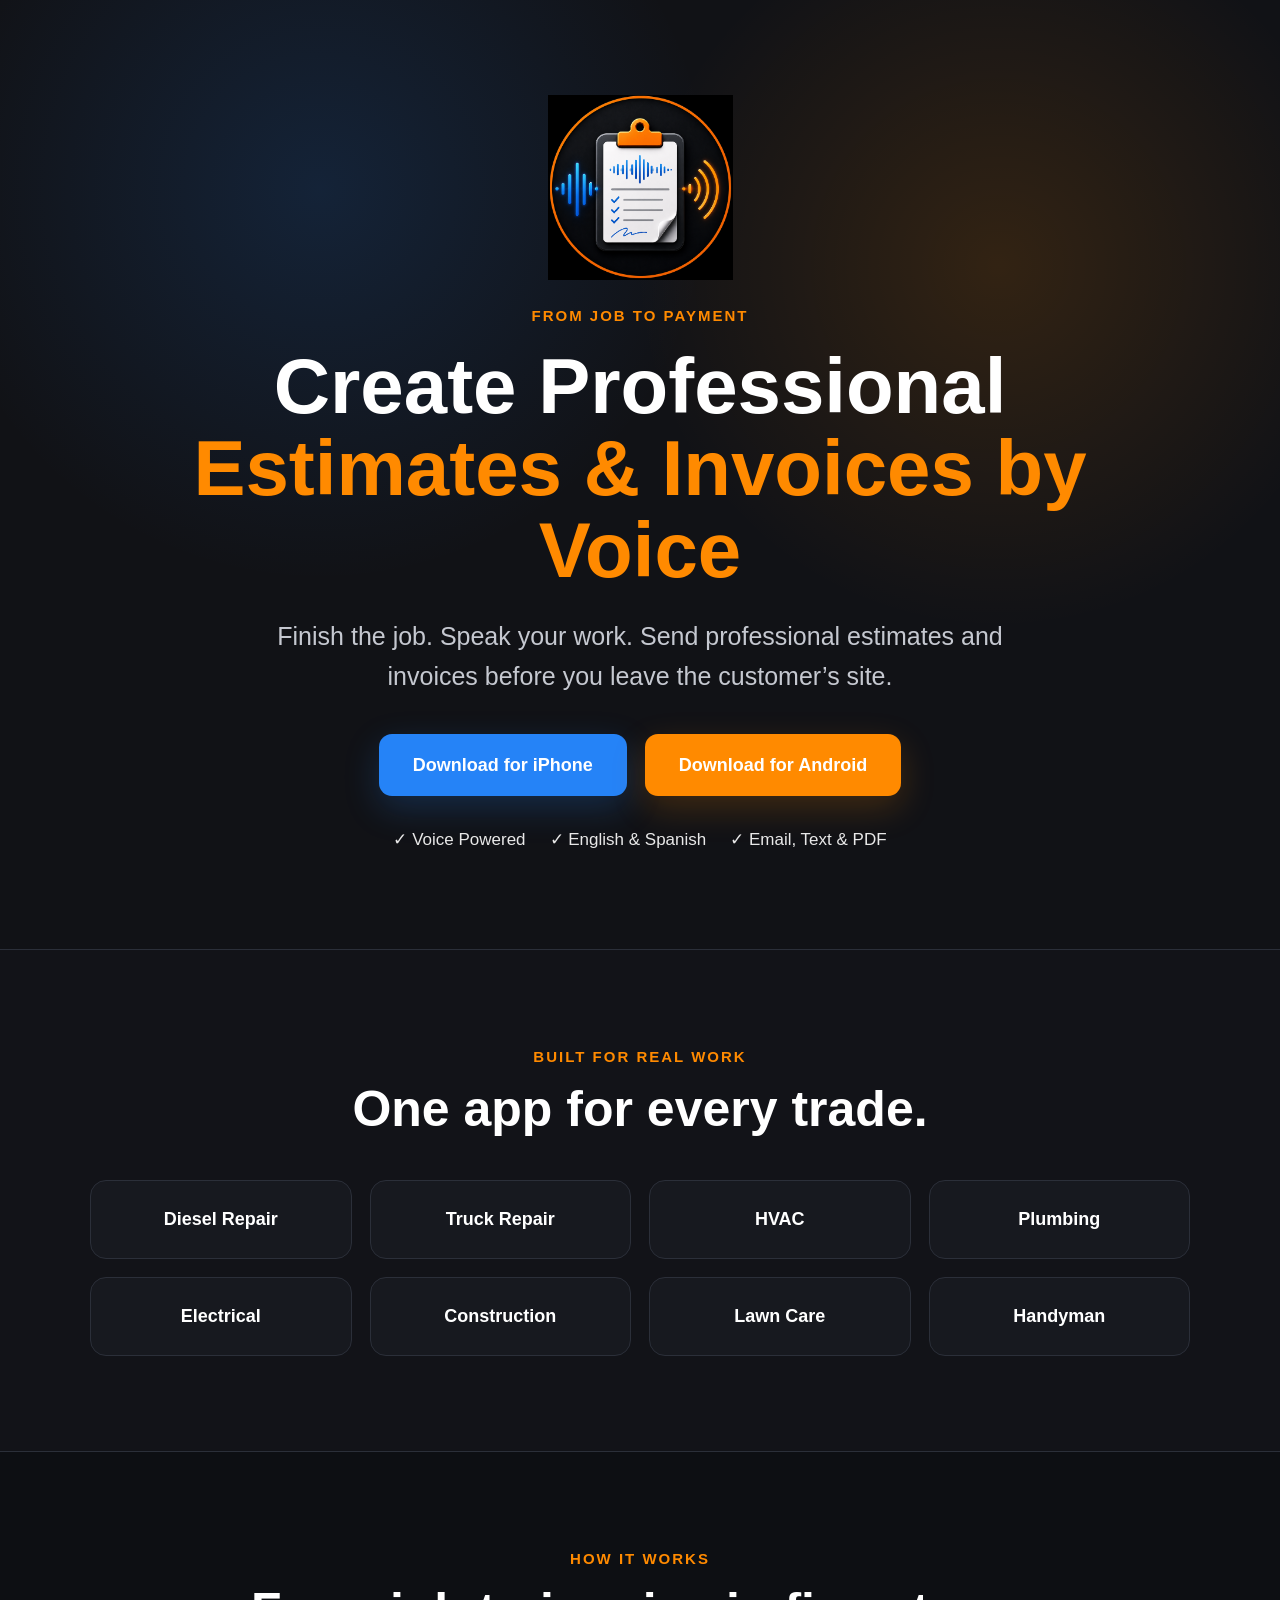
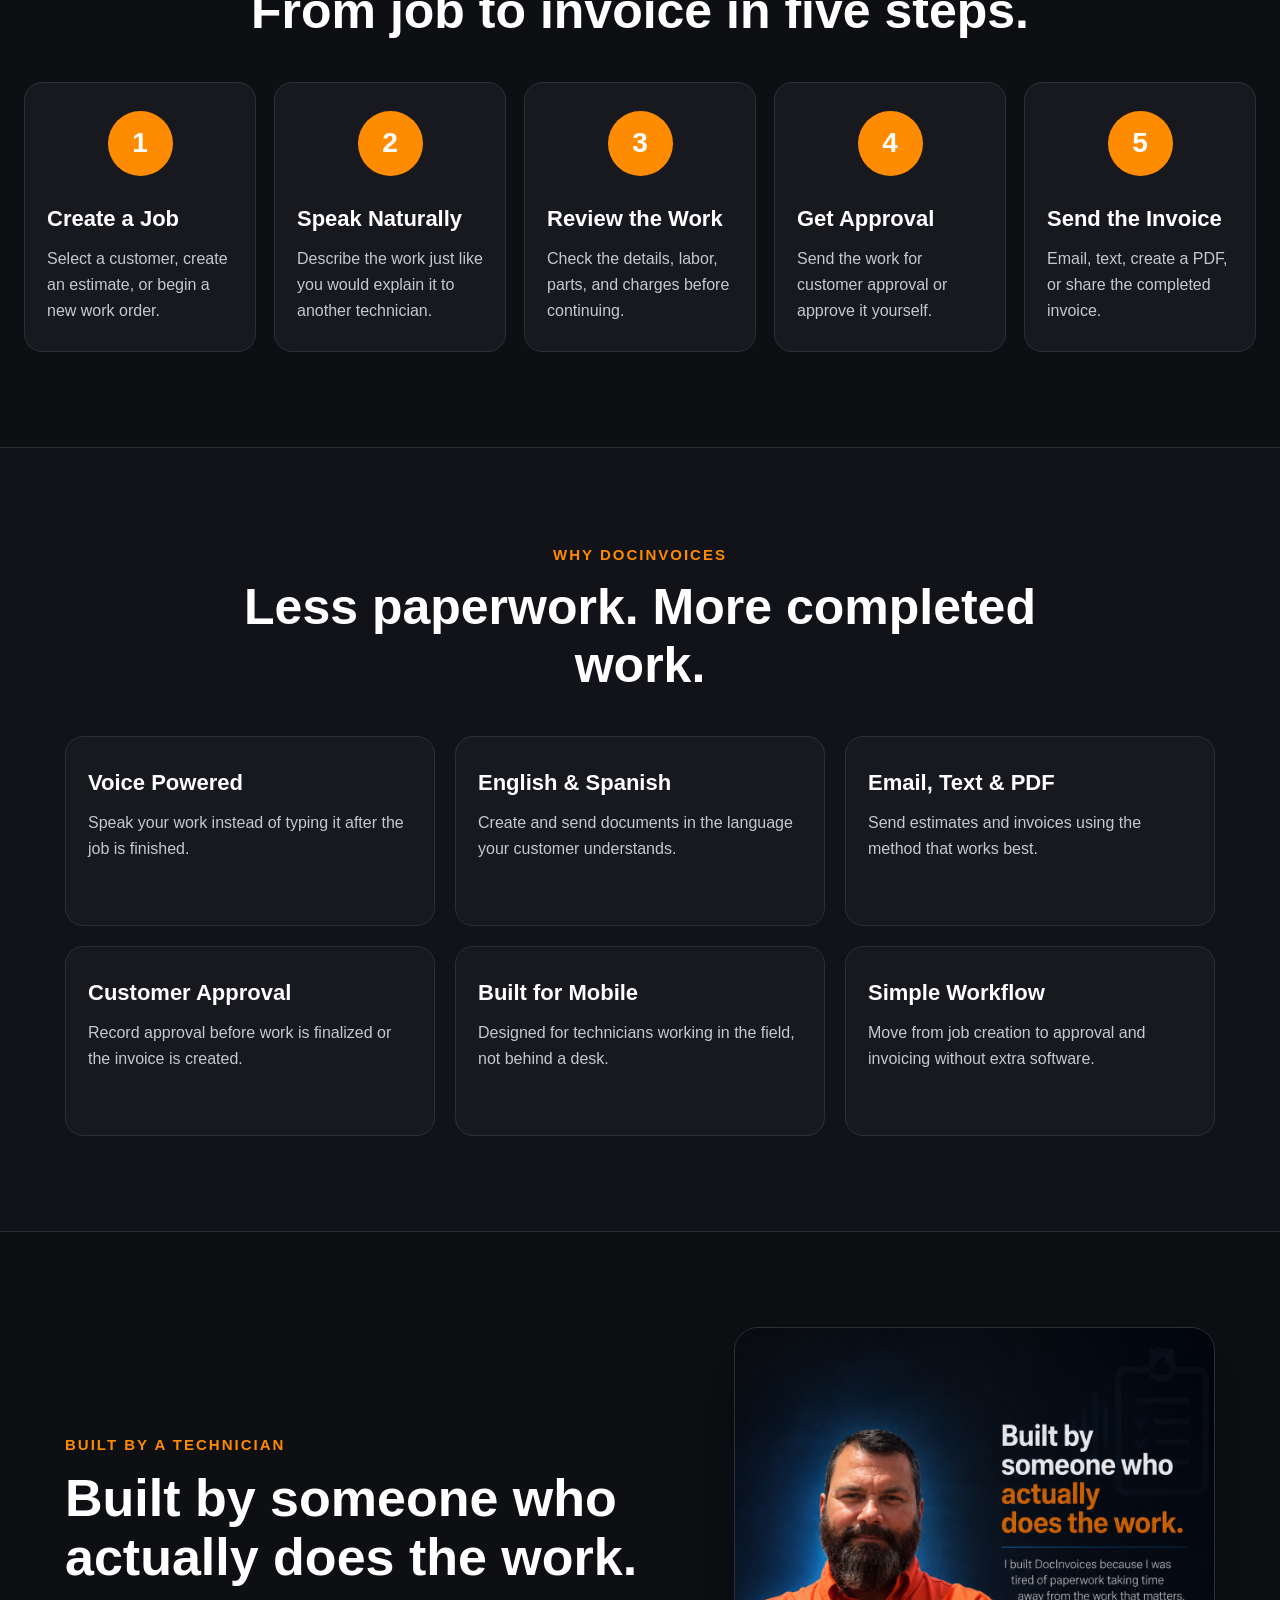
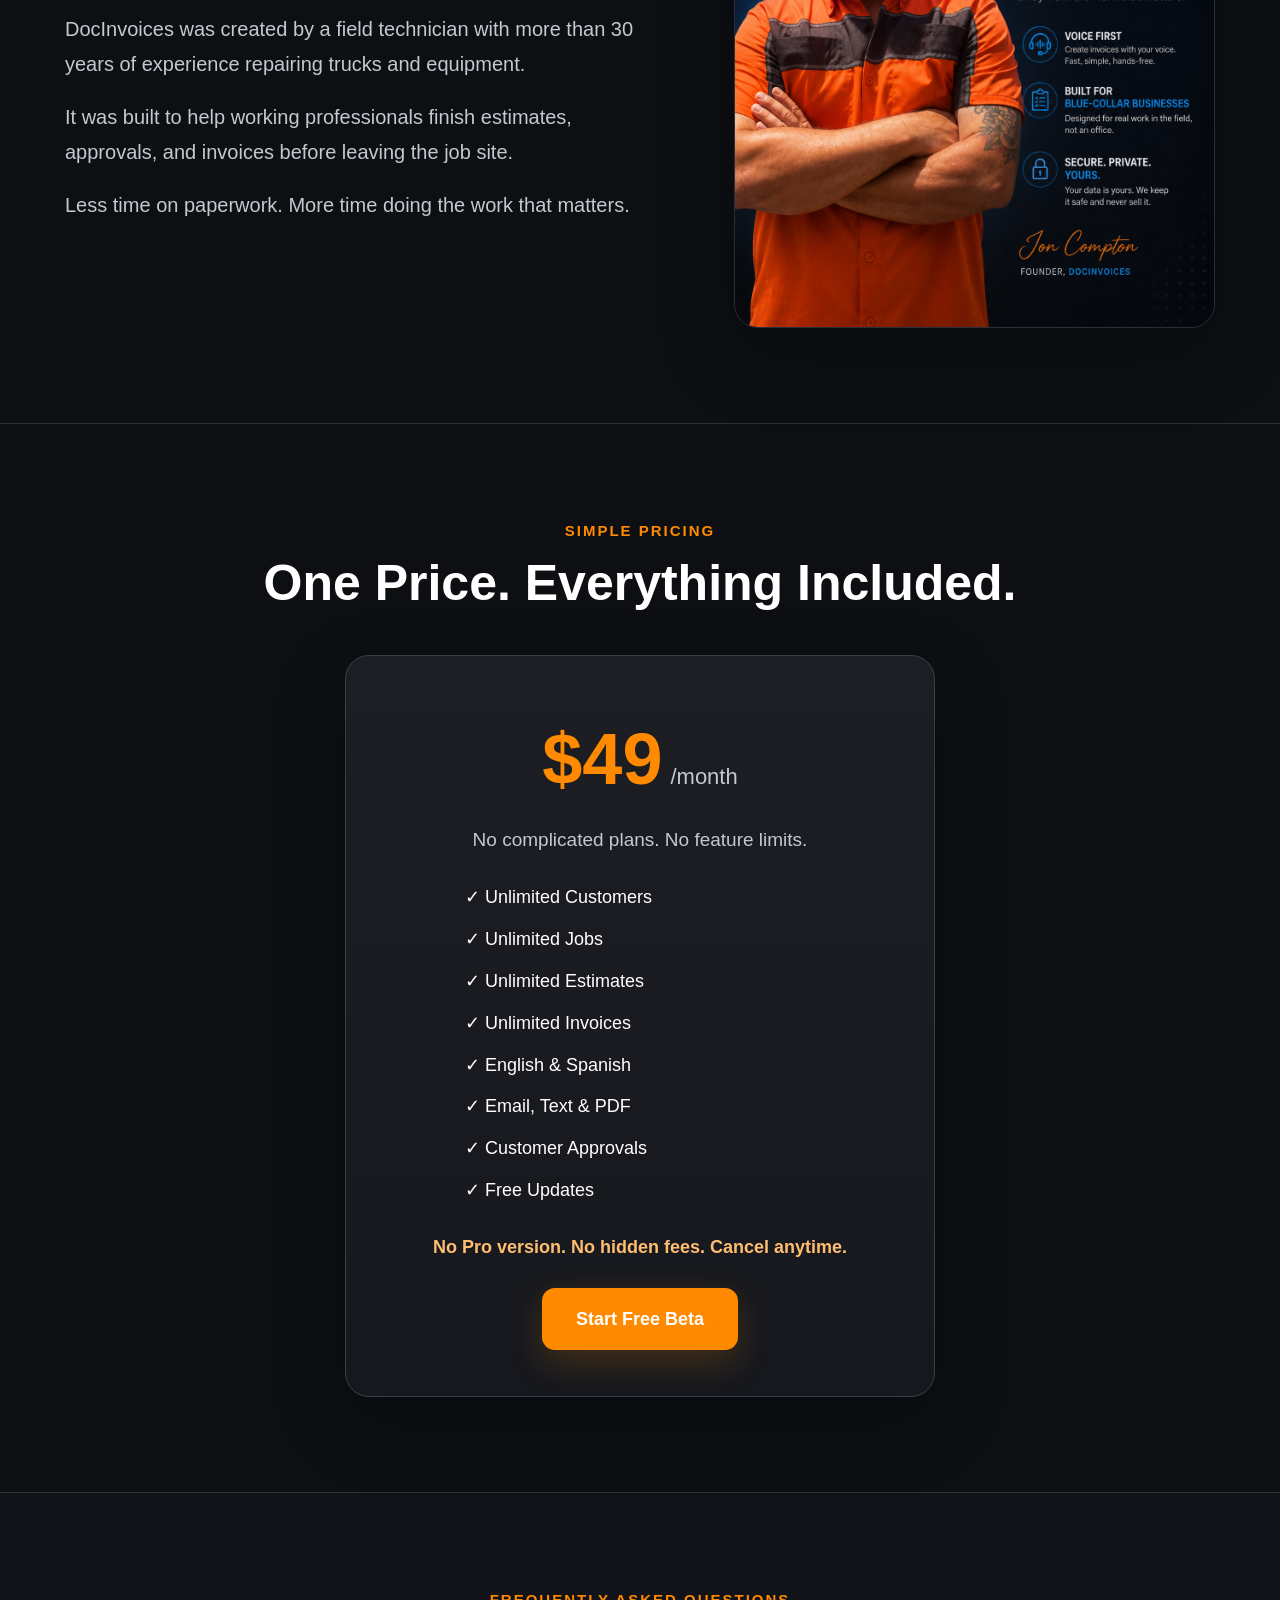
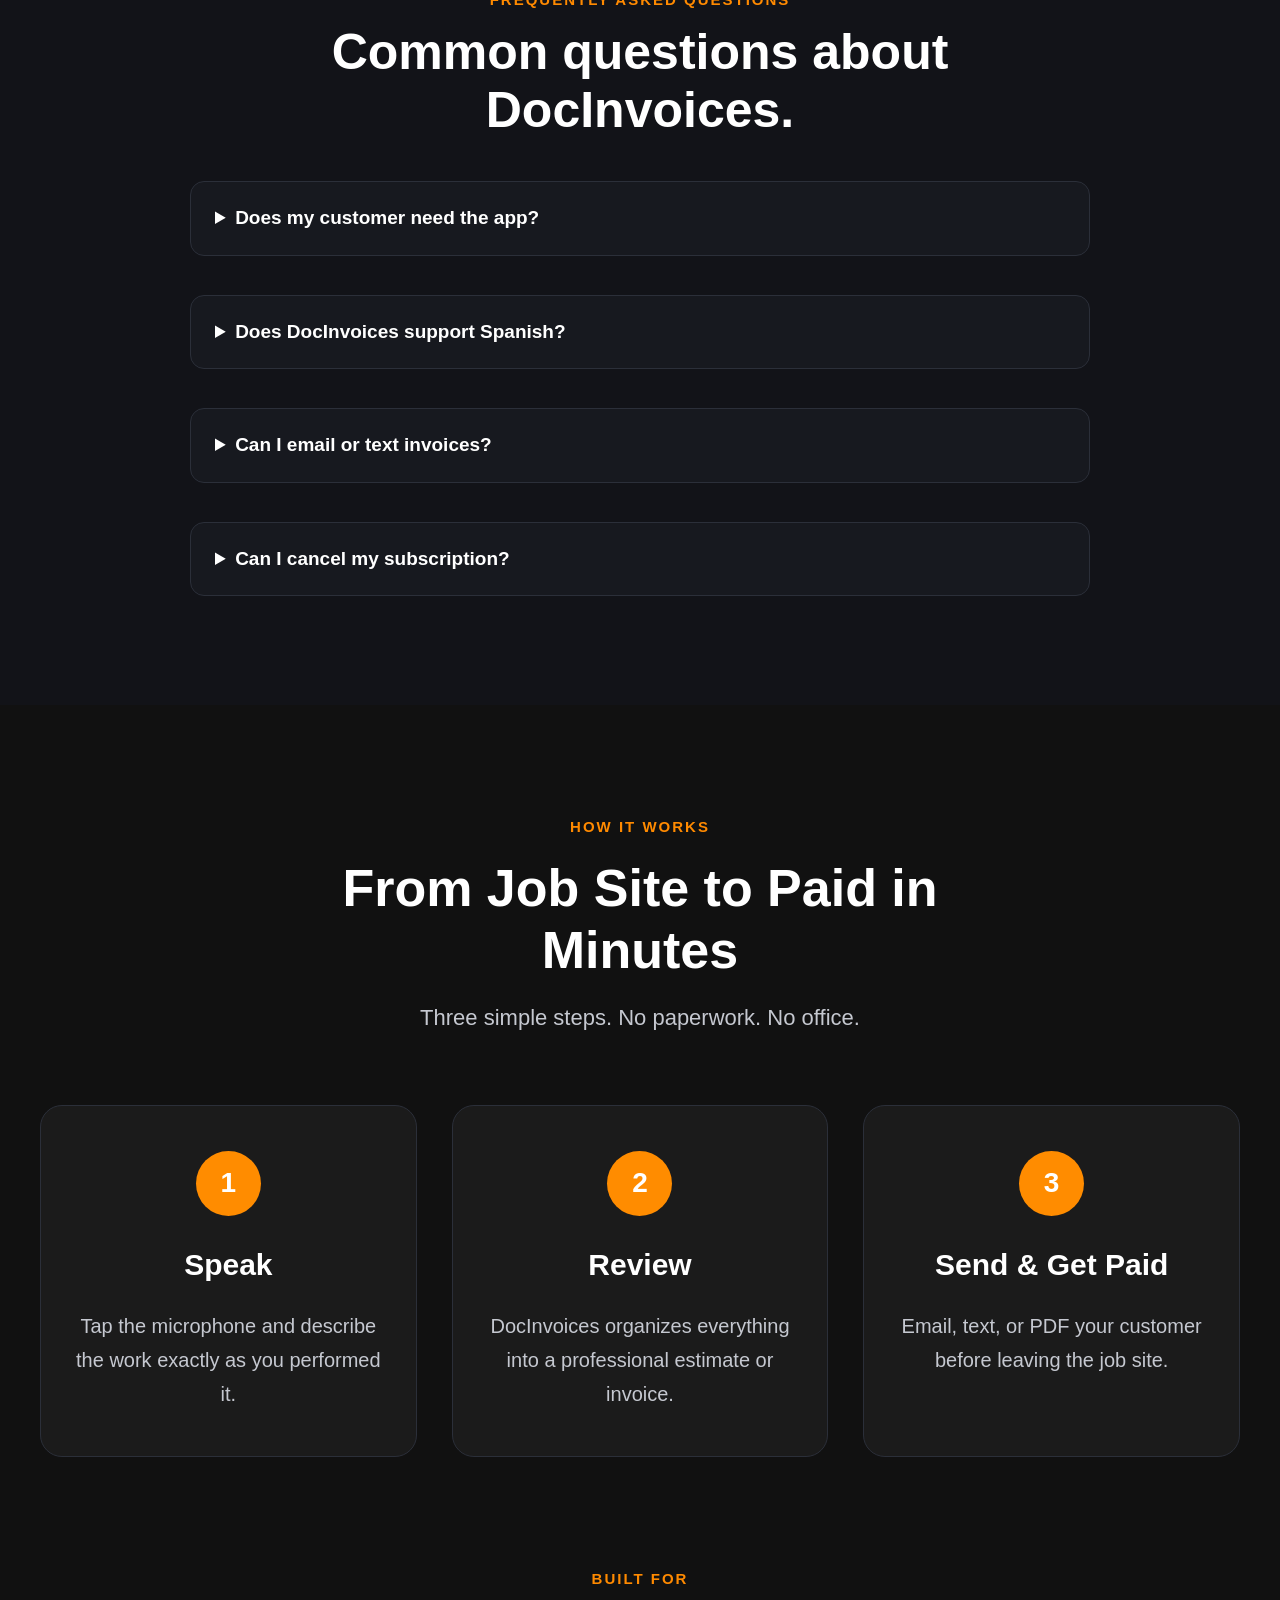
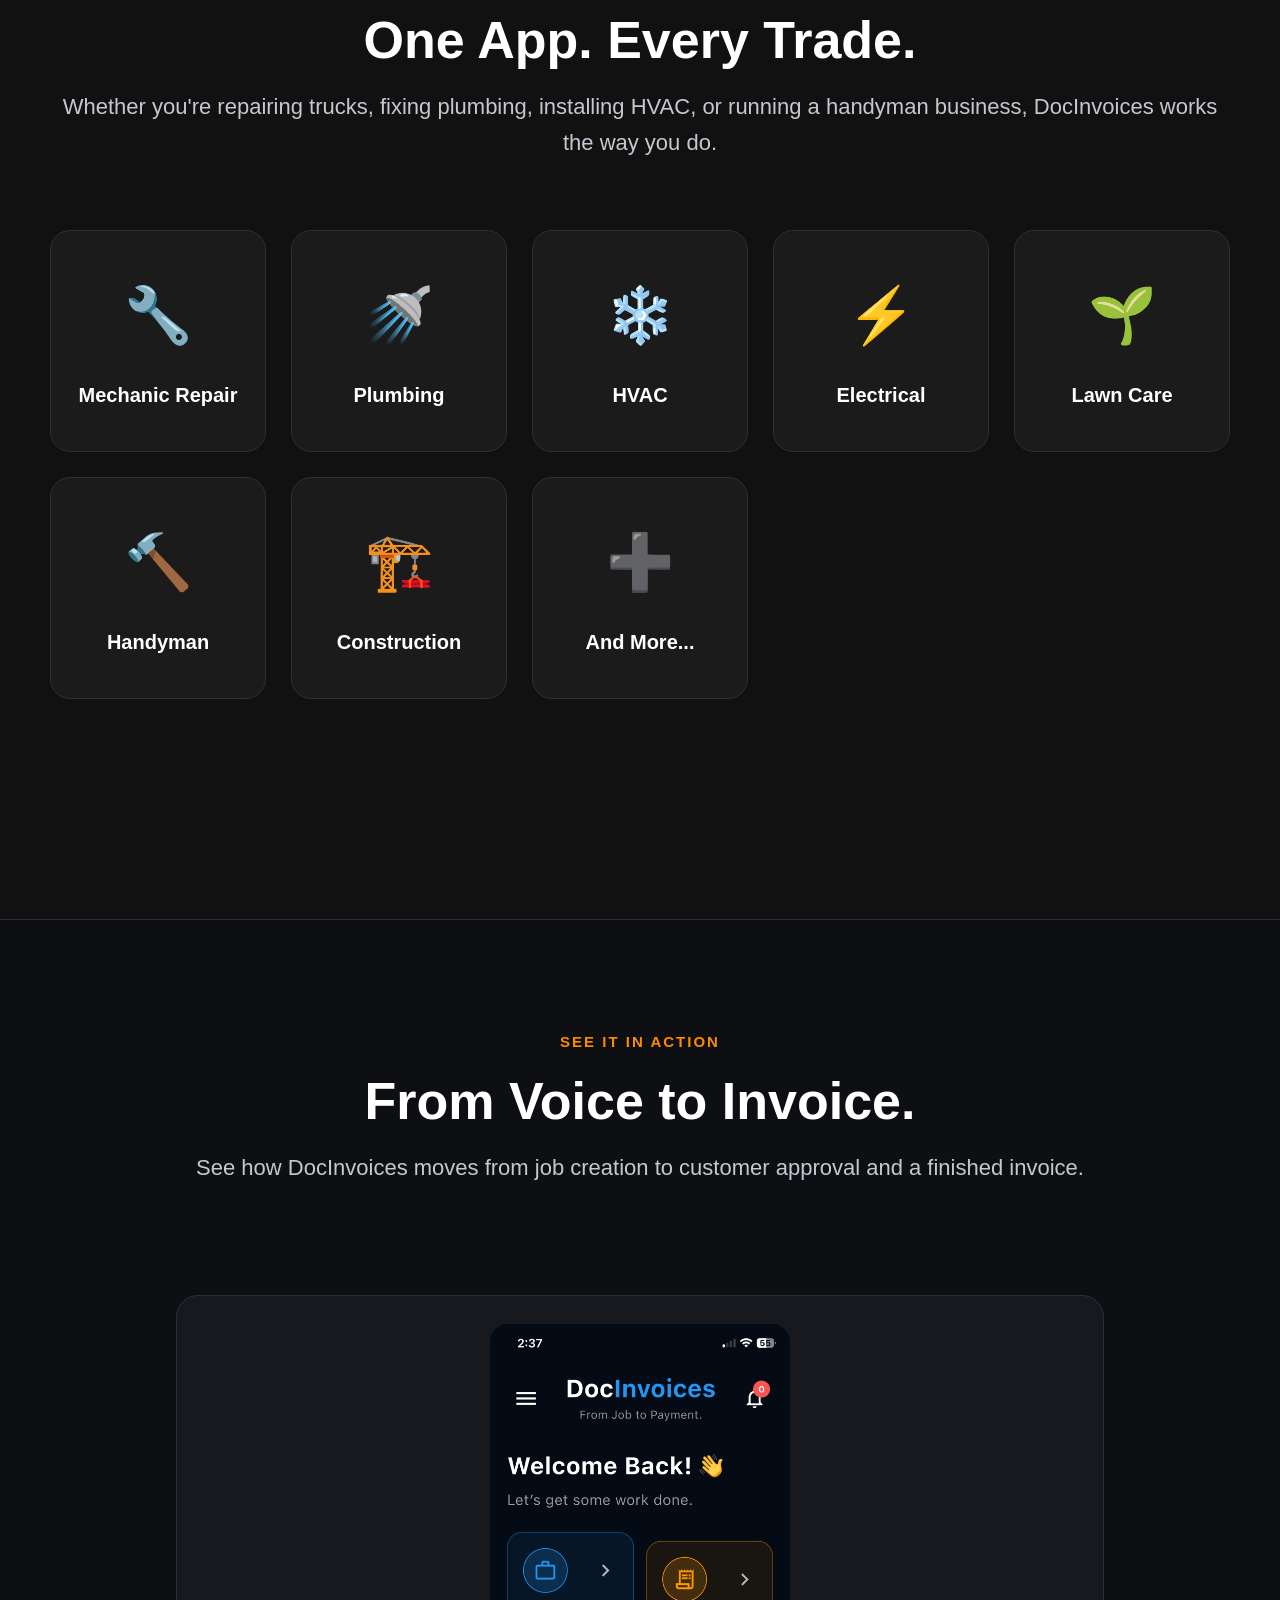
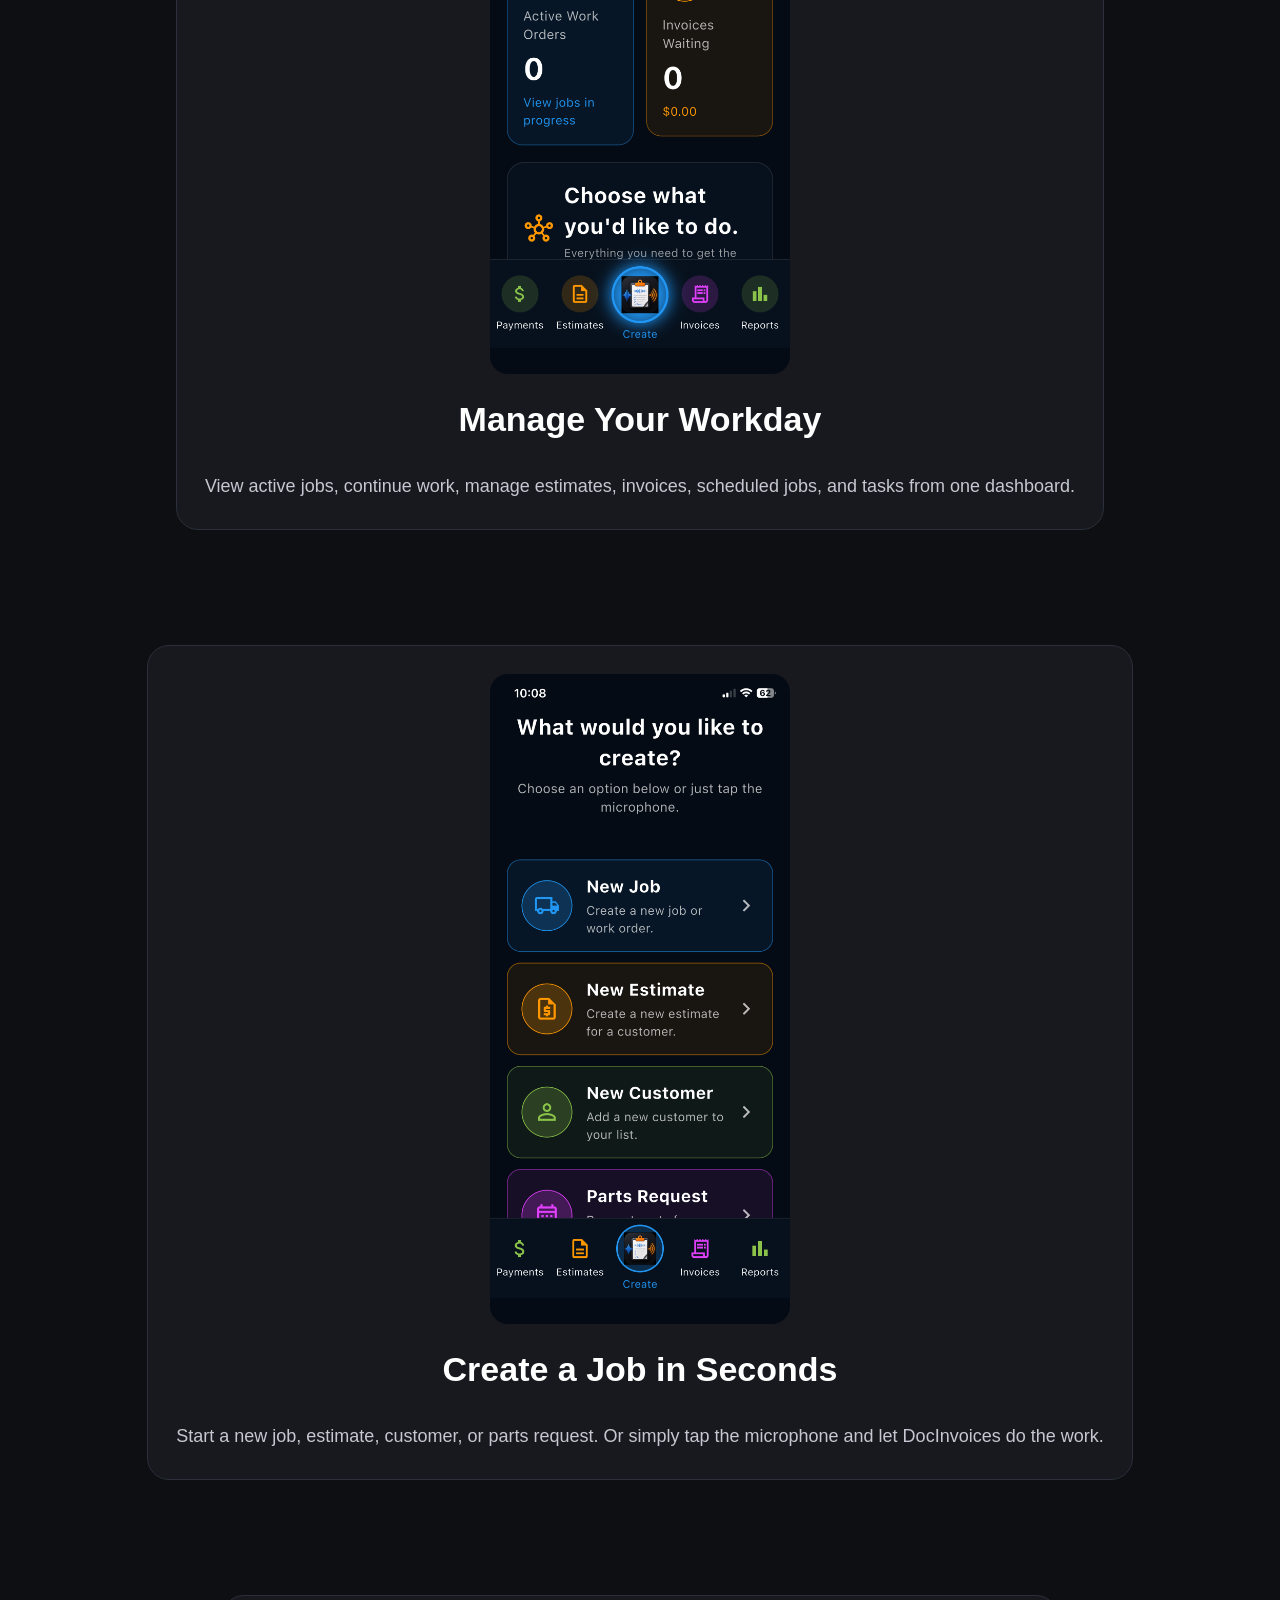
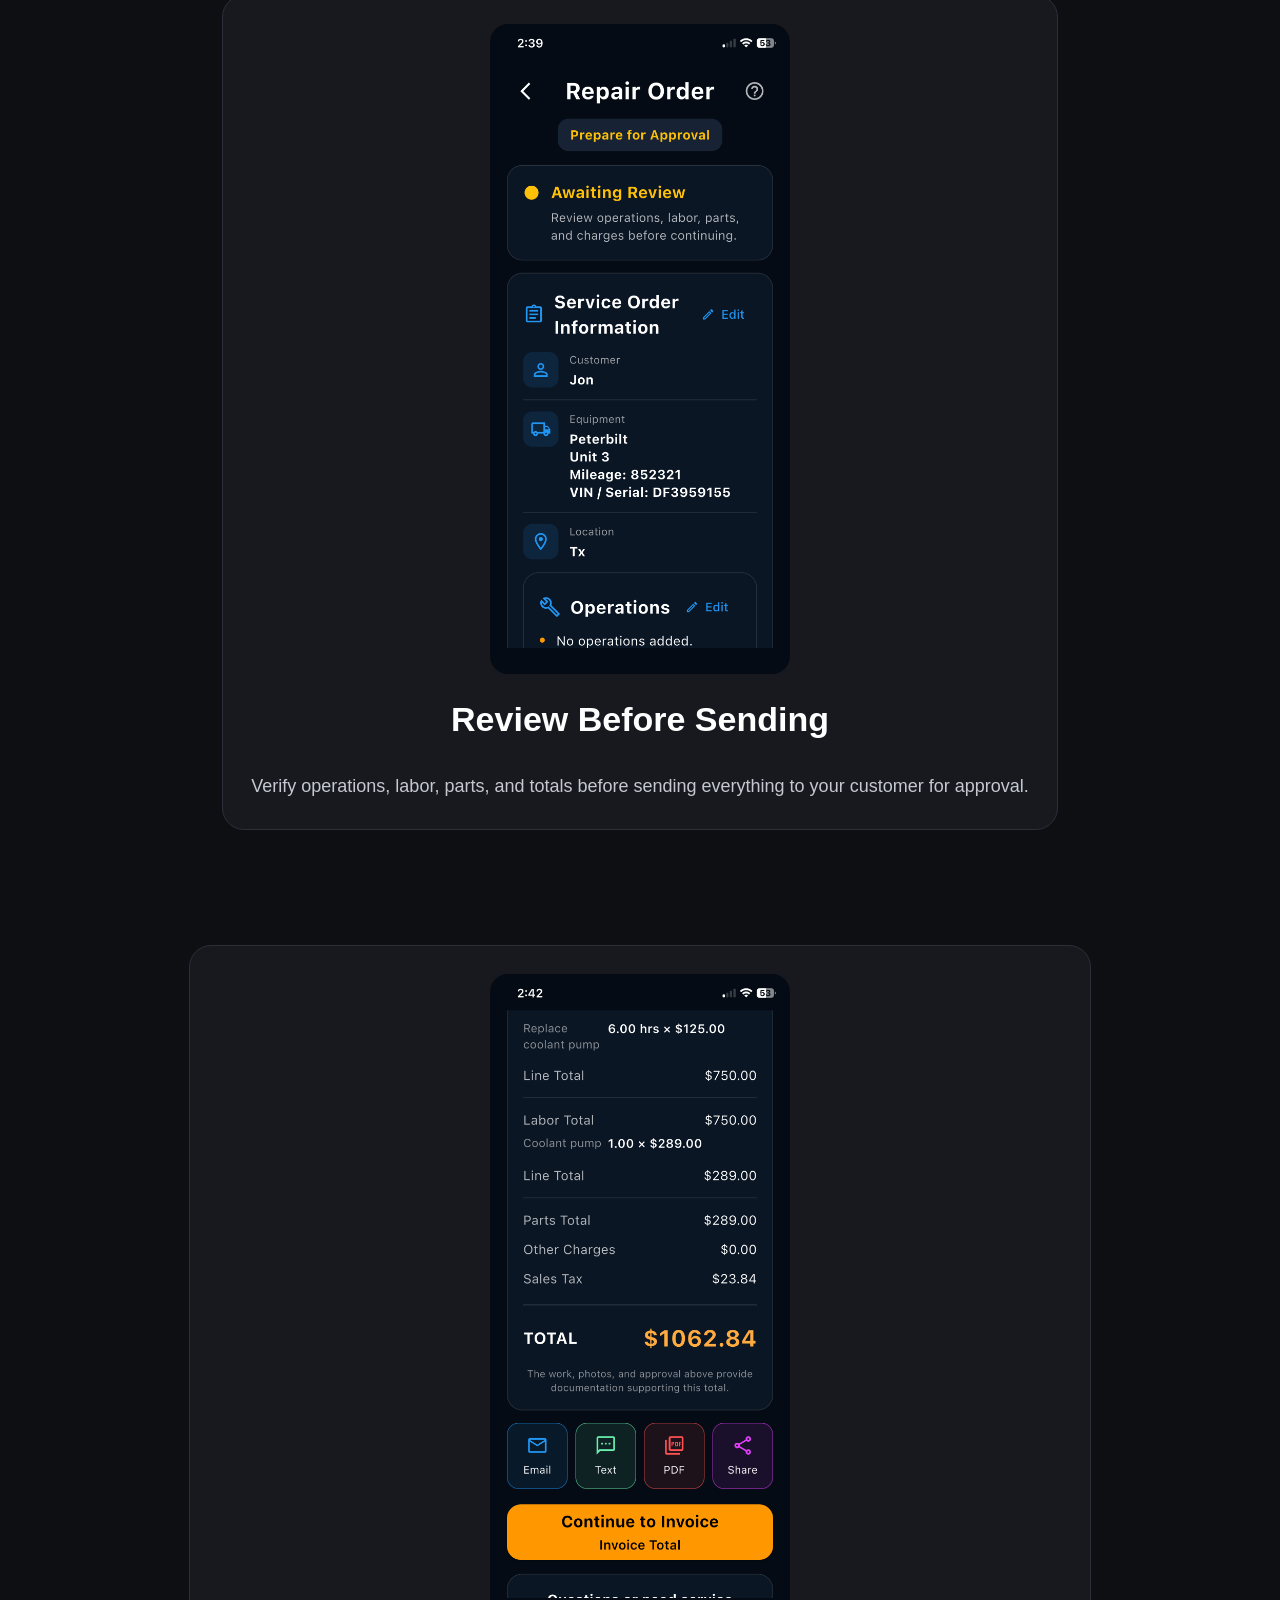
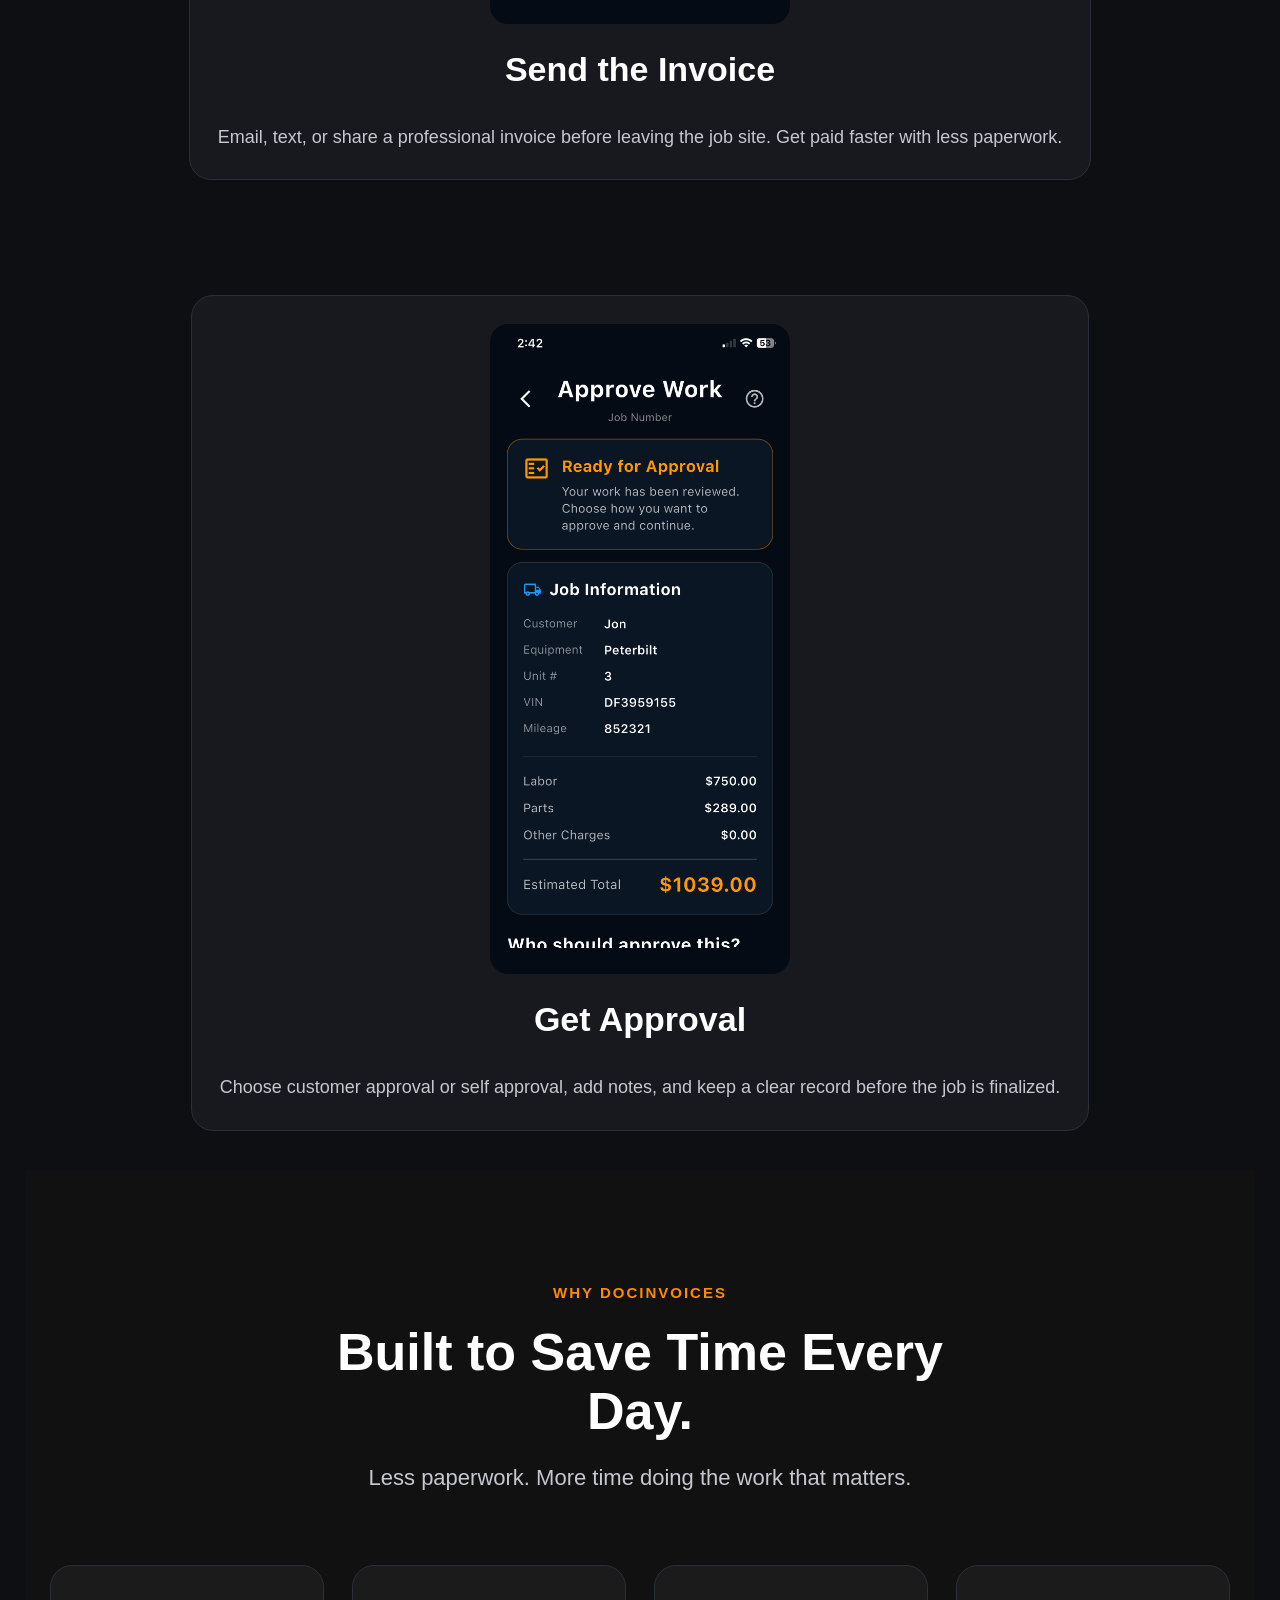
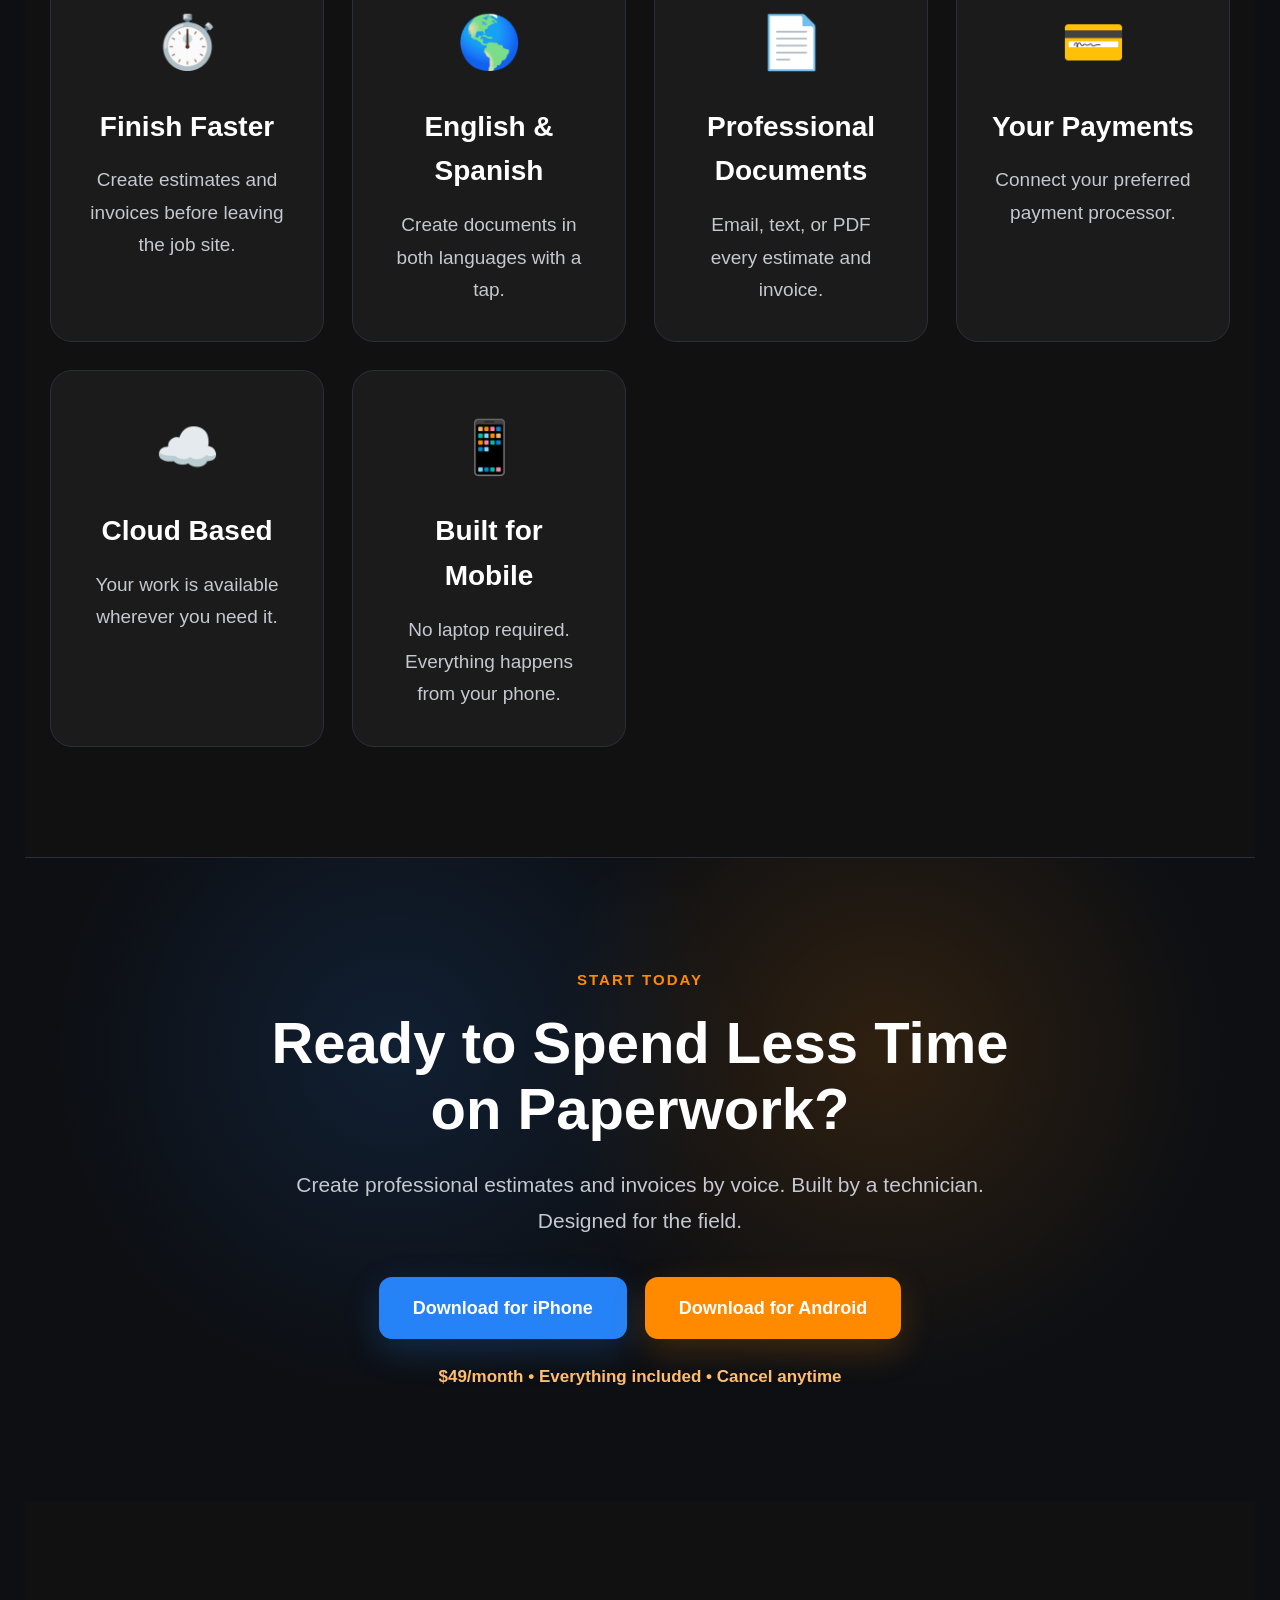
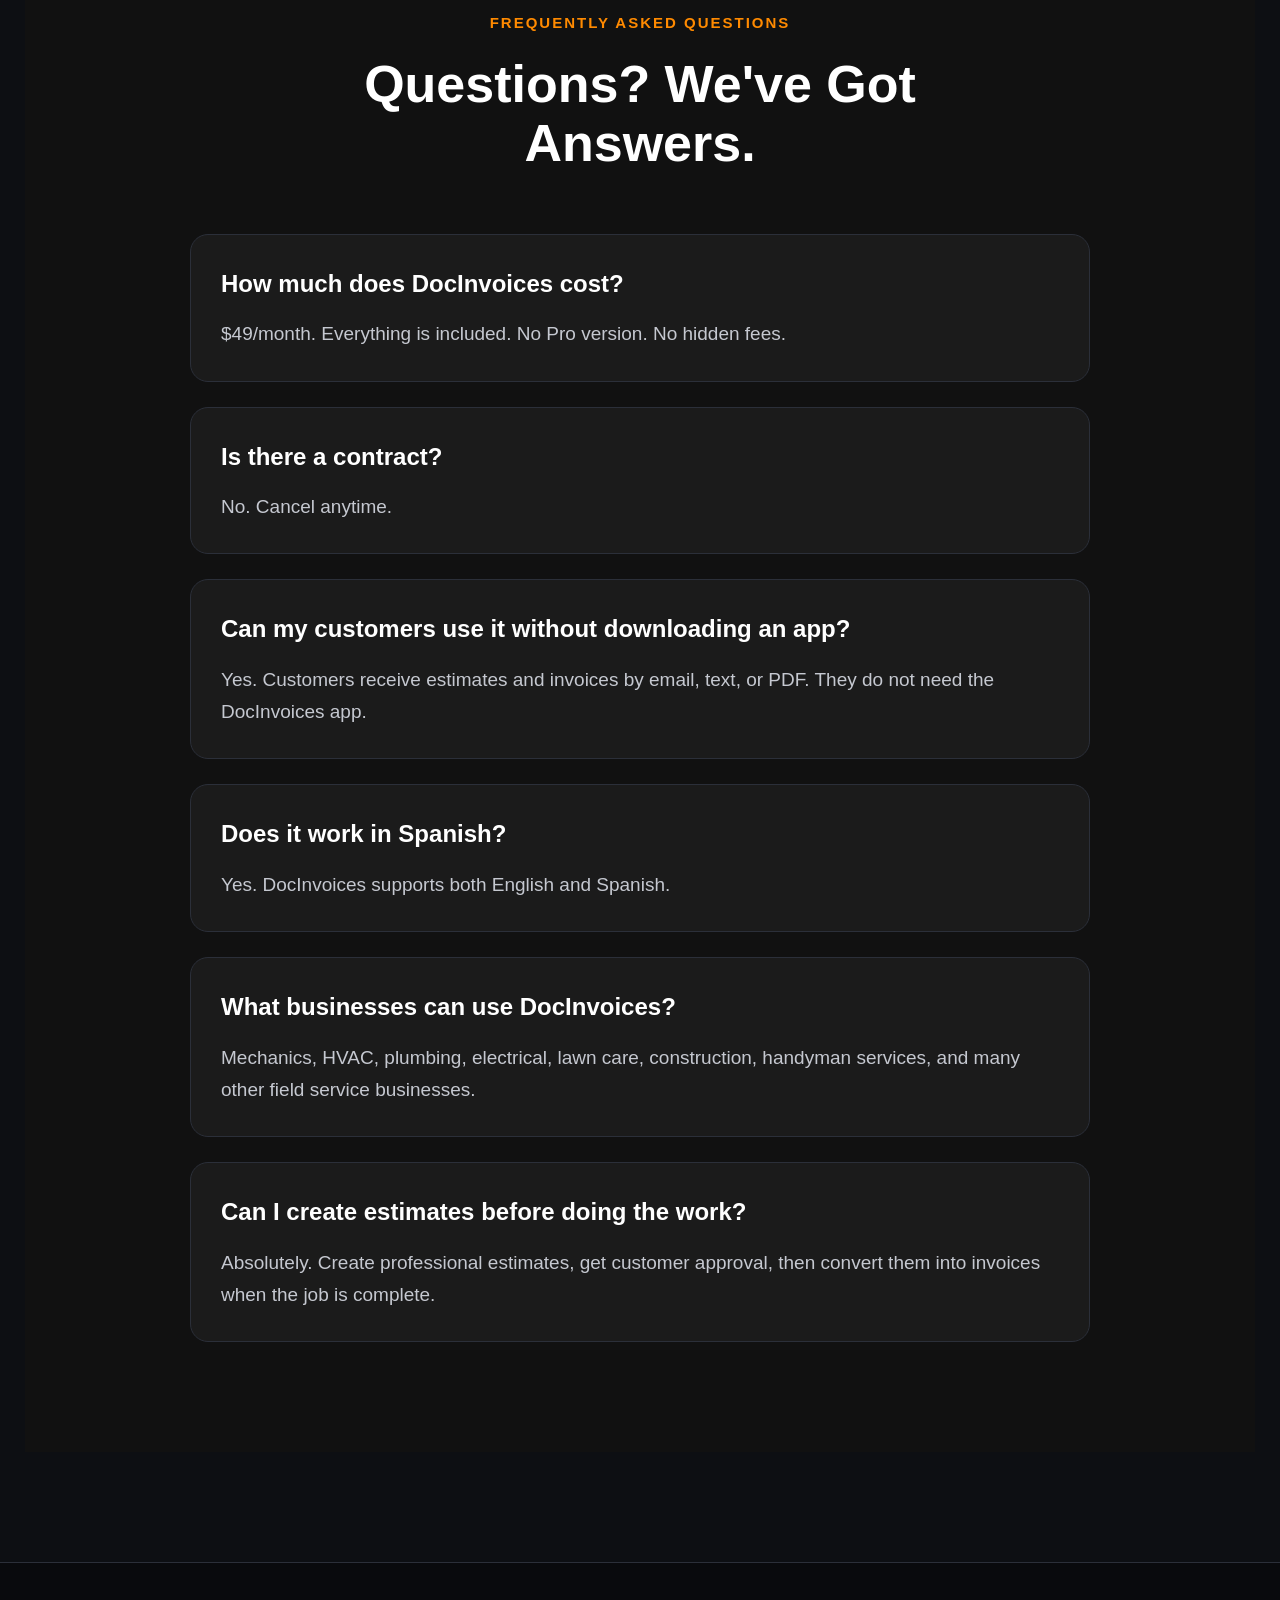
==== index.html @ 1674966d "Add files via upload" ====
<!DOCTYPE html>
<html lang="en">
<head>
    <meta charset="UTF-8">
    <meta name="viewport" content="width=device-width, initial-scale=1.0">

    <title>DocInvoices</title>

    <meta
        name="description"
        content="Create professional estimates and invoices by voice with DocInvoices."
    >

    <link rel="stylesheet" href="styles.css">
</head>

<body>

    <main>

        <section class="top-section">

            <img
                src="logo.png"
                alt="DocInvoices logo"
                class="logo"
            >

            <p class="eyebrow">
                From Job to Payment
            </p>

            <h1>
                Create Professional
                <span>Estimates &amp; Invoices by Voice</span>
            </h1>

            <p class="intro">
                Finish the job. Speak your work. Send professional estimates
                and invoices before you leave the customer’s site.
            </p>

            <div class="download-buttons">
                <a href="#" class="button iphone-button">
                    Download for iPhone
                </a>

                <a href="#" class="button android-button">
                    Download for Android
                </a>
            </div>

            <div class="top-benefits">
                <span>✓ Voice Powered</span>
                <span>✓ English &amp; Spanish</span>
                <span>✓ Email, Text &amp; PDF</span>
            </div>

        </section>


        <section class="trades-section">

            <p class="section-label">
                Built for Real Work
            </p>

            <h2>
                One app for every trade.
            </h2>

            <div class="trade-grid">
                <div>Diesel Repair</div>
                <div>Truck Repair</div>
                <div>HVAC</div>
                <div>Plumbing</div>
                <div>Electrical</div>
                <div>Construction</div>
                <div>Lawn Care</div>
                <div>Handyman</div>
            </div>

        </section>


        <section class="workflow-section">

            <p class="section-label">
                How It Works
            </p>

            <h2>
                From job to invoice in five steps.
            </h2>

            <div class="workflow-grid">

                <article class="workflow-card">
                    <span class="step-number">1</span>
                    <h3>Create a Job</h3>
                    <p>
                        Select a customer, create an estimate, or begin a new work order.
                    </p>
                </article>

                <article class="workflow-card">
                    <span class="step-number">2</span>
                    <h3>Speak Naturally</h3>
                    <p>
                        Describe the work just like you would explain it to another technician.
                    </p>
                </article>

                <article class="workflow-card">
                    <span class="step-number">3</span>
                    <h3>Review the Work</h3>
                    <p>
                        Check the details, labor, parts, and charges before continuing.
                    </p>
                </article>

                <article class="workflow-card">
                    <span class="step-number">4</span>
                    <h3>Get Approval</h3>
                    <p>
                        Send the work for customer approval or approve it yourself.
                    </p>
                </article>

                <article class="workflow-card">
                    <span class="step-number">5</span>
                    <h3>Send the Invoice</h3>
                    <p>
                        Email, text, create a PDF, or share the completed invoice.
                    </p>
                </article>

            </div>

        </section>


        <section class="features-section">

            <p class="section-label">
                Why DocInvoices
            </p>

            <h2>
                Less paperwork. More completed work.
            </h2>

            <div class="feature-grid">

                <article class="feature-card">
                    <h3>Voice Powered</h3>
                    <p>
                        Speak your work instead of typing it after the job is finished.
                    </p>
                </article>

                <article class="feature-card">
                    <h3>English &amp; Spanish</h3>
                    <p>
                        Create and send documents in the language your customer understands.
                    </p>
                </article>

                <article class="feature-card">
                    <h3>Email, Text &amp; PDF</h3>
                    <p>
                        Send estimates and invoices using the method that works best.
                    </p>
                </article>

                <article class="feature-card">
                    <h3>Customer Approval</h3>
                    <p>
                        Record approval before work is finalized or the invoice is created.
                    </p>
                </article>

                <article class="feature-card">
                    <h3>Built for Mobile</h3>
                    <p>
                        Designed for technicians working in the field, not behind a desk.
                    </p>
                </article>

                <article class="feature-card">
                    <h3>Simple Workflow</h3>
                    <p>
                        Move from job creation to approval and invoicing without extra software.
                    </p>
                </article>

            </div>

        </section>




<section class="founder-section">

    <div class="founder-content">

        <div class="founder-text">

            <p class="section-label">
                Built by a Technician
            </p>

            <h2>
                Built by someone who actually does the work.
            </h2>

            <p>
                DocInvoices was created by a field technician with more than
                30 years of experience repairing trucks and equipment.
            </p>

            <p>
                It was built to help working professionals finish estimates,
                approvals, and invoices before leaving the job site.
            </p>

            <p>
               Less time on paperwork. More time doing the work that matters.
            </p>

        </div>

        <div class="founder-image-wrap">

            <img
                src="founder.png"
                alt="Founder of DocInvoices"
                class="founder-image"
            >

        </div>


</section>
        <section class="pricing-section">

            <p class="section-label">
                Simple Pricing
            </p>

            <h2>
                One Price. Everything Included.
            </h2>

            <div class="pricing-card">

                <div class="price-row">
                    <span class="price-amount">$49</span>
                    <span class="price-period">/month</span>
                </div>

                <p class="pricing-intro">
                    No complicated plans. No feature limits.
                </p>

                <div class="pricing-list">
                    <span>✓ Unlimited Customers</span>
                    <span>✓ Unlimited Jobs</span>
                    <span>✓ Unlimited Estimates</span>
                    <span>✓ Unlimited Invoices</span>
                    <span>✓ English &amp; Spanish</span>
                    <span>✓ Email, Text &amp; PDF</span>
                    <span>✓ Customer Approvals</span>
                    <span>✓ Free Updates</span>
                </div>

                <p class="pricing-note">
                    No Pro version. No hidden fees. Cancel anytime.
                </p>

                <a href="#" class="button pricing-button">
                    Start Free Beta
                </a>

            </div>

        </section>


        <section class="faq-section">

            <p class="section-label">
                Frequently Asked Questions
            </p>

            <h2>
                Common questions about DocInvoices.
            </h2>

            <div class="faq-list">

                <details>
                    <summary>Does my customer need the app?</summary>
                    <p>
                        No. Customers can receive estimates, invoices, PDFs,
                        messages, and approval requests without installing DocInvoices.
                    </p>
                </details>

                <details>
                    <summary>Does DocInvoices support Spanish?</summary>
                    <p>
                        Yes. DocInvoices supports English and Spanish workflows.
                    </p>
                </details>

                <details>
                    <summary>Can I email or text invoices?</summary>
                    <p>
                        Yes. Documents can be emailed, texted, shared, or created as PDFs.
                    </p>
                </details>

                <details>
                    <summary>Can I cancel my subscription?</summary>
                    <p>
                        Yes. The subscription may be canceled at any time.
                    </p>
                </details>

            </div>

        </section>

    </main>

<section class="how-it-works">

    <p class="section-label">
        HOW IT WORKS
    </p>

    <h2>
                            From Job Site to Paid in Minutes
    </h2>

    <p class="section-subtitle">
        Three simple steps. No paperwork. No office.
    </p>

    <div class="steps">

        <div class="step-card">
            <div class="step-number">1</div>

            <h3>Speak</h3>

            <p>
                Tap the microphone and describe the work exactly as you performed it.
            </p>
        </div>

        <div class="step-card">
            <div class="step-number">2</div>

            <h3>Review</h3>

            <p>
                DocInvoices organizes everything into a professional estimate or invoice.
            </p>
        </div>

        <div class="step-card">
            <div class="step-number">3</div>

            <h3>Send & Get Paid</h3>

            <p>
                Email, text, or PDF your customer before leaving the job site.
            </p>
        </div>

    </div>
<section class="industries">

    <p class="section-label">BUILT FOR</p>

    <h2>One App. Every Trade.</h2>

    <p class="section-subtitle">
        Whether you're repairing trucks, fixing plumbing, installing HVAC,
        or running a handyman business, DocInvoices works the way you do.
    </p>

    <div class="industry-grid">

        <div class="industry-card">
            🔧
            <span>Mechanic Repair</span>
        </div>

        <div class="industry-card">
            🚿
            <span>Plumbing</span>
        </div>

        <div class="industry-card">
            ❄️
            <span>HVAC</span>
        </div>

        <div class="industry-card">
            ⚡
            <span>Electrical</span>
        </div>

        <div class="industry-card">
            🌱
            <span>Lawn Care</span>
        </div>

        <div class="industry-card">
            🔨
            <span>Handyman</span>
        </div>

        <div class="industry-card">
            🏗️
            <span>Construction</span>
        </div>

        <div class="industry-card">
            ➕
            <span>And More...</span>
        </div>

    </div>

</section>


</section>
<section class="app-preview">

    <p class="section-label">SEE IT IN ACTION</p>

    <h2>From Voice to Invoice.</h2>

    <p class="section-subtitle">
        See how DocInvoices moves from job creation to customer approval and a finished invoice.
    </p>

    <div class="preview-grid">

        <article class="preview-card">
    <img src="dashboard.png" alt="DocInvoices dashboard">

    <h3>Manage Your Workday</h3>

    <p>
        View active jobs, continue work, manage estimates,
        invoices, scheduled jobs, and tasks from one dashboard.
    </p>
</article>

        <article class="preview-card">
    <img src="create.png" alt="Create a new service order">

    <h3>Create a Job in Seconds</h3>

    <p>
        Start a new job, estimate, customer, or parts request.
        Or simply tap the microphone and let DocInvoices do the work.
    </p>
</article>

        <article class="preview-card">
    <img src="prepareforapproval.png" alt="Review work before approval">

    <h3>Review Before Sending</h3>

    <p>
        Verify operations, labor, parts, and totals before sending
        everything to your customer for approval.
    </p>
</article>
<article class="preview-card">
    <img src="invoice-summary.png" alt="Professional invoice summary">

    <h3>Send the Invoice</h3>

    <p>
        Email, text, or share a professional invoice before leaving the job site.
        Get paid faster with less paperwork.
    </p>
</article>
        <article class="preview-card">
    <img src="approvework.png" alt="Customer approval options">

    <h3>Get Approval</h3>

    <p>
        Choose customer approval or self approval, add notes,
        and keep a clear record before the job is finalized.
    </p>
</article>

    </div>
<section class="why-docinvoices">

    <p class="section-label">
        WHY DOCINVOICES
    </p>

    <h2>
        Built to Save Time Every Day.
    </h2>

    <p class="section-subtitle">
        Less paperwork. More time doing the work that matters.
    </p>

    <div class="benefit-grid">

        <div class="benefit-card">
            ⏱️
            <h3>Finish Faster</h3>
            <p>Create estimates and invoices before leaving the job site.</p>
        </div>

        <div class="benefit-card">
            🌎
            <h3>English & Spanish</h3>
            <p>Create documents in both languages with a tap.</p>
        </div>

        <div class="benefit-card">
            📄
            <h3>Professional Documents</h3>
            <p>Email, text, or PDF every estimate and invoice.</p>
        </div>

        <div class="benefit-card">
            💳
            <h3>Your Payments</h3>
            <p>Connect your preferred payment processor.</p>
        </div>

        <div class="benefit-card">
            ☁️
            <h3>Cloud Based</h3>
            <p>Your work is available wherever you need it.</p>
        </div>

        <div class="benefit-card">
            📱
            <h3>Built for Mobile</h3>
            <p>No laptop required. Everything happens from your phone.</p>
        </div>

    </div>

</section>
<section class="final-cta">

    <p class="section-label">
        START TODAY
    </p>

    <h2>
        Ready to Spend Less Time on Paperwork?
    </h2>

    <p>
        Create professional estimates and invoices by voice.
        Built by a technician. Designed for the field.
    </p>

    <div class="download-buttons">
        <a href="#" class="button iphone-button">
            Download for iPhone
        </a>

        <a href="#" class="button android-button">
            Download for Android
        </a>
    </div>

    <p class="cta-note">
        $49/month • Everything included • Cancel anytime
    </p>

</section>
<section class="faq">

    <p class="section-label">FREQUENTLY ASKED QUESTIONS</p>

    <h2>Questions? We've Got Answers.</h2>

    <div class="faq-list">

        <div class="faq-item">
            <h3>How much does DocInvoices cost?</h3>
            <p>$49/month. Everything is included. No Pro version. No hidden fees.</p>
        </div>

        <div class="faq-item">
            <h3>Is there a contract?</h3>
            <p>No. Cancel anytime.</p>
        </div>

        <div class="faq-item">
            <h3>Can my customers use it without downloading an app?</h3>
            <p>Yes. Customers receive estimates and invoices by email, text, or PDF. They do not need the DocInvoices app.</p>
        </div>

        <div class="faq-item">
            <h3>Does it work in Spanish?</h3>
            <p>Yes. DocInvoices supports both English and Spanish.</p>
        </div>

        <div class="faq-item">
            <h3>What businesses can use DocInvoices?</h3>
            <p>Mechanics, HVAC, plumbing, electrical, lawn care, construction, handyman services, and many other field service businesses.</p>
        </div>

        <div class="faq-item">
            <h3>Can I create estimates before doing the work?</h3>
            <p>Absolutely. Create professional estimates, get customer approval, then convert them into invoices when the job is complete.</p>
        </div>

    </div>

</section>
</section>
    <footer>

        <div class="footer-links">
            <a href="privacy.html">Privacy</a>
            <a href="terms.html">Terms</a>
            <a href="support.html">Support</a>
            <a href="delete-account.html">Delete Account</a>
        </div>

        <p>
            © 2026 DocInvoices
        </p>

    </footer>

</body>
</html>
---- styles.css ----
* {
    margin: 0;
    padding: 0;
    box-sizing: border-box;
}

:root {
    --background: #101114;
    --panel: #17191f;
    --panel-light: #1d2028;
    --text: #ffffff;
    --muted: #c5c8d0;
    --blue: #2583f7;
    --orange: #ff8a00;
    --border: #2b2f39;
}

html {
    scroll-behavior: smooth;
}

body {
    background: var(--background);
    color: var(--text);
    font-family: Arial, Helvetica, sans-serif;
    line-height: 1.6;
}

main {
    overflow: hidden;
}

section {
    padding: 95px 24px;
}

.top-section {
    min-height: 100vh;
    display: flex;
    flex-direction: column;
    justify-content: center;
    align-items: center;
    text-align: center;
    background:
        radial-gradient(circle at 25% 20%, rgba(37, 131, 247, 0.15), transparent 32%),
        radial-gradient(circle at 78% 28%, rgba(255, 138, 0, 0.14), transparent 30%),
        #111216;
}

.logo {
    width: 185px;
    height: auto;
    margin-bottom: 24px;
}

.eyebrow,
.section-label {
    color: var(--orange);
    font-size: 15px;
    font-weight: 800;
    text-transform: uppercase;
    letter-spacing: 2px;
}

.top-section h1 {
    max-width: 980px;
    margin: 18px auto 24px;
    font-size: clamp(46px, 7vw, 78px);
    line-height: 1.05;
}

.top-section h1 span {
    display: block;
    color: var(--orange);
}

.intro {
    max-width: 820px;
    color: var(--muted);
    font-size: clamp(19px, 2.3vw, 25px);
}

.download-buttons {
    display: flex;
    justify-content: center;
    gap: 18px;
    flex-wrap: wrap;
    margin-top: 38px;
}

.button {
    display: inline-block;
    padding: 17px 34px;
    border-radius: 13px;
    color: white;
    text-decoration: none;
    font-size: 18px;
    font-weight: 800;
    transition: transform 0.2s ease, box-shadow 0.2s ease;
}

.button:hover {
    transform: translateY(-3px);
}

.iphone-button {
    background: var(--blue);
    box-shadow: 0 12px 35px rgba(37, 131, 247, 0.22);
}

.android-button,
.pricing-button {
    background: var(--orange);
    box-shadow: 0 12px 35px rgba(255, 138, 0, 0.2);
}

.top-benefits {
    display: flex;
    justify-content: center;
    gap: 24px;
    flex-wrap: wrap;
    margin-top: 30px;
    color: #e8e8e8;
    font-size: 17px;
}

.trades-section,
.features-section,
.faq-section {
    background: #121318;
}

.workflow-section,
.founder-section,
.pricing-section {
    background: #0d0f13;
}

.trades-section,
.workflow-section,
.features-section,
.founder-section,
.pricing-section,
.faq-section {
    text-align: center;
    border-top: 1px solid var(--border);
}

section h2 {
    max-width: 900px;
    margin: 12px auto 42px;
    font-size: clamp(34px, 5vw, 50px);
    line-height: 1.15;
}

.trade-grid {
    display: grid;
    grid-template-columns: repeat(4, minmax(150px, 1fr));
    gap: 18px;
    max-width: 1100px;
    margin: auto;
}

.trade-grid div {
    padding: 24px 16px;
    background: var(--panel);
    border: 1px solid var(--border);
    border-radius: 16px;
    font-size: 18px;
    font-weight: 800;
}

.workflow-grid {
    display: grid;
    grid-template-columns: repeat(5, minmax(180px, 1fr));
    gap: 18px;
    max-width: 1400px;
    margin: auto;
}

.workflow-card,
.feature-card {
    padding: 28px 22px;
    background: var(--panel);
    border: 1px solid var(--border);
    border-radius: 18px;
    text-align: left;
}

.step-number {
    display: grid;
    width: 42px;
    height: 42px;
    place-items: center;
    margin-bottom: 20px;
    border-radius: 50%;
    background: var(--blue);
    font-weight: 900;
}

.workflow-card h3,
.feature-card h3 {
    margin-bottom: 10px;
    font-size: 22px;
}

.workflow-card p,
.feature-card p {
    color: var(--muted);
}

.feature-grid {
    display: grid;
    grid-template-columns: repeat(3, minmax(240px, 1fr));
    gap: 20px;
    max-width: 1150px;
    margin: auto;
}

.feature-card {
    min-height: 190px;
}

.founder-section {
    display: flex;
    justify-content: center;
}

.founder-copy {
    max-width: 850px;
    text-align: left;
}

.founder-copy h2 {
    margin-left: 0;
    margin-bottom: 26px;
}

.founder-copy p:not(.section-label) {
    margin-top: 18px;
    color: var(--muted);
    font-size: 20px;
}

.pricing-card {
    width: min(100%, 590px);
    margin: auto;
    padding: 46px;
    background: linear-gradient(180deg, #1c1e24, #16181d);
    border: 1px solid #3a3e48;
    border-radius: 24px;
    box-shadow: 0 25px 70px rgba(0, 0, 0, 0.32);
}

.price-row {
    display: flex;
    justify-content: center;
    align-items: baseline;
    gap: 8px;
}

.price-amount {
    color: var(--orange);
    font-size: 72px;
    font-weight: 900;
}

.price-period {
    color: var(--muted);
    font-size: 22px;
}

.pricing-intro {
    margin: 8px 0 28px;
    color: var(--muted);
    font-size: 19px;
}

.pricing-list {
    display: grid;
    gap: 13px;
    max-width: 350px;
    margin: 0 auto 28px;
    text-align: left;
    font-size: 18px;
}

.pricing-note {
    margin-bottom: 26px;
    color: #ffbd70;
    font-size: 18px;
    font-weight: 800;
}

.faq-list {
    max-width: 850px;
    margin: auto;
    text-align: left;
}

details {
    margin-bottom: 14px;
    padding: 21px 24px;
    background: var(--panel);
    border: 1px solid var(--border);
    border-radius: 14px;
}

summary {
    cursor: pointer;
    font-size: 19px;
    font-weight: 800;
}

details p {
    margin-top: 14px;
    color: var(--muted);
}

footer {
    padding: 35px 22px;
    text-align: center;
    background: #090a0d;
    border-top: 1px solid var(--border);
}

.footer-links {
    display: flex;
    justify-content: center;
    gap: 24px;
    flex-wrap: wrap;
    margin-bottom: 15px;
}

.footer-links a {
    color: #d2d4da;
    text-decoration: none;
}

.footer-links a:hover {
    color: white;
}

footer p {
    color: #858995;
}

@media (max-width: 1000px) {
    .workflow-grid {
        grid-template-columns: repeat(2, minmax(240px, 1fr));
    }

    .trade-grid {
        grid-template-columns: repeat(2, minmax(170px, 1fr));
    }
}

@media (max-width: 760px) {
    section {
        padding: 72px 18px;
    }

    .logo {
        width: 145px;
    }

    .download-buttons {
        width: 100%;
    }

    .button {
        width: 100%;
        max-width: 370px;
    }

    .top-benefits {
        flex-direction: column;
        gap: 10px;
    }

    .workflow-grid,
    .feature-grid,
    .trade-grid {
        grid-template-columns: 1fr;
    }

    .pricing-card {
        padding: 34px 22px;
    }

    .founder-copy {
        text-align: center;
    }

    .founder-copy h2 {
        margin-left: auto;
    }
}
.legal-page{

max-width:900px;

margin:auto;

padding:90px 25px;

}

.back-link{

color:#ff8c00;

text-decoration:none;

font-weight:bold;

}

.legal-date{

margin:20px 0 40px;

color:#999;

}

.legal-page h2{

margin-top:45px;

margin-bottom:15px;

font-size:30px;

}

.legal-page p{

font-size:20px;

line-height:1.8;

color:#d7d7d7;

}
.founder-section {
    padding: 95px 24px;
    background: #0d0f13;
    border-top: 1px solid var(--border);
}

.founder-content {
    display: grid;
    grid-template-columns: 1.1fr .9fr;
    align-items: center;
    gap: 80px;
    max-width: 1150px;
    margin: auto;
}
.founder-text{
    text-align:left;
}
.founder-text h2 {
    margin: 12px 0 24px;
    font-size: clamp(36px, 5vw, 52px);
    line-height: 1.15;
    text-align: left;
}

.founder-text p:not(.section-label) {
    margin-top: 18px;
    color: var(--muted);
    font-size: 20px;
    line-height: 1.75;
    text-align: left;
}

.founder-image-wrap {
    display: flex;
    justify-content: center;
}

.founder-image {
    width: 100%;
    max-width: 510px;
    border-radius: 24px;
    border: 1px solid var(--border);
    box-shadow: 0 25px 70px rgba(0, 0, 0, .35);
}

@media (max-width: 850px) {
    .founder-content {
        grid-template-columns: 1fr;
        text-align: center;
    }
}
.how-it-works{

padding:110px 25px;

text-align:center;

background:#111;

}

.how-it-works h2{
    font-size:52px;
    margin:18px auto;
    max-width:700px;
    text-align:center;
    line-height:1.2;
}

.section-subtitle{

font-size:22px;

color:var(--muted);

margin-bottom:70px;

}

.steps{

display:grid;

grid-template-columns:repeat(auto-fit,minmax(260px,1fr));

gap:35px;

max-width:1200px;

margin:auto;

}

.step-card{

background:#1b1b1b;

padding:45px 35px;

border-radius:22px;

border:1px solid var(--border);

transition:.25s;

}

.step-card:hover{

transform:translateY(-8px);

}

.step-number{

width:65px;

height:65px;

margin:auto;

margin-bottom:25px;

background:#ff8c00;

border-radius:50%;

display:flex;

align-items:center;

justify-content:center;

font-size:28px;

font-weight:bold;

color:white;

}

.step-card h3{

font-size:30px;

margin-bottom:20px;

}

.step-card p{

font-size:20px;

line-height:1.7;

color:var(--muted);

}
.industries{

padding:110px 25px;

text-align:center;

}

.industries h2{
    font-size:52px;
    margin:18px auto;
    max-width:700px;
    text-align:center;
}

.industry-grid{

display:grid;

grid-template-columns:repeat(auto-fit,minmax(180px,1fr));

gap:25px;

max-width:1200px;

margin:70px auto 0;

}

.industry-card{

background:#1b1b1b;

border:1px solid var(--border);

border-radius:20px;

padding:40px 20px;

font-size:55px;

transition:.25s;

}

.industry-card:hover{

transform:translateY(-8px);

border-color:#ff8c00;

}

.industry-card span{

display:block;

margin-top:20px;

font-size:20px;

color:white;

font-weight:600;

}
.app-preview {
    padding: 110px 25px;
    text-align: center;
    background: #0d0f13;
    border-top: 1px solid var(--border);
}

.app-preview h2 {
    font-size: 52px;
    margin: 18px auto;
    max-width: 750px;
    text-align: center;
}

.preview-grid {
    display: grid;
    grid-template-columns: 1fr;
    gap: 35px;
    max-width: 1200px;
    margin: 65px auto 0;
}

.preview-card {
    background: #17191f;
    border: 1px solid var(--border);
    border-radius: 22px;
    padding: 28px;
    text-align: center;

    display: flex;
    flex-direction: column;
    align-items: center;
}

.preview-card:hover {
    transform: translateY(-8px);
    border-color: #ff8c00;
}

.preview-card img {
    width: auto;
    height: 650px;
    max-width: 100%;
    object-fit: contain;
    display: block;
    margin-bottom: 18px;
    border-radius: 18px;
}
.preview-card h3{
    font-size:34px;
    font-weight:700;
    margin-top:0;
    margin-bottom:14px;
}

.preview-card p {
    font-size: 19px;
    line-height: 1.7;
    color: var(--muted);
    margin: 0;
}


.preview-card{
    max-width:1100px;
    margin:40px auto;
}

.preview-card p {
    margin-top: 12px;
    color: var(--muted);
    font-size: 18px;
    line-height: 1.6;
}

@media (max-width: 1050px) {
    .preview-grid {
        grid-template-columns: repeat(2, minmax(240px, 1fr));
    }
}

@media (max-width: 650px) {
    .preview-grid {
        grid-template-columns: 1fr;
    }

    .preview-card img {
        height: auto;
        max-height: 650px;
    }
}
.why-docinvoices{

padding:110px 25px;

background:#111;

text-align:center;

}

.why-docinvoices h2{

font-size:52px;

margin:18px auto;

max-width:700px;

}

.benefit-grid{

display:grid;

grid-template-columns:repeat(auto-fit,minmax(260px,1fr));

gap:28px;

max-width:1200px;

margin:70px auto 0;

}

.benefit-card{

background:#1b1b1b;

padding:35px;

border-radius:22px;

border:1px solid var(--border);

transition:.25s;

}

.benefit-card:hover{

transform:translateY(-8px);

border-color:#ff8c00;

}

.benefit-card{

font-size:52px;

}

.benefit-card h3{

margin-top:20px;

margin-bottom:15px;

font-size:28px;

}

.benefit-card p{

font-size:19px;

line-height:1.7;

color:var(--muted);

}
.final-cta {
    padding: 110px 25px;
    text-align: center;
    background:
        radial-gradient(circle at 30% 30%, rgba(37, 131, 247, .14), transparent 35%),
        radial-gradient(circle at 70% 30%, rgba(255, 138, 0, .14), transparent 35%),
        #0d0f13;
    border-top: 1px solid var(--border);
}

.final-cta h2 {
    max-width: 800px;
    margin: 18px auto 24px;
    font-size: clamp(38px, 6vw, 58px);
    line-height: 1.15;
}

.final-cta > p:not(.section-label):not(.cta-note) {
    max-width: 720px;
    margin: auto;
    color: var(--muted);
    font-size: 21px;
    line-height: 1.7;
}

.cta-note {
    margin-top: 24px;
    color: #ffbd70;
    font-size: 17px;
    font-weight: 800;
}
.faq{

padding:110px 25px;

background:#111;

}

.faq h2{

text-align:center;

font-size:52px;

margin:20px auto 60px;

}

.faq-list{

max-width:900px;

margin:auto;

display:grid;

gap:25px;

}

.faq-item{

background:#1b1b1b;

padding:30px;

border-radius:18px;

border:1px solid var(--border);

}

.faq-item h3{

font-size:24px;

margin-bottom:15px;

color:white;

}

.faq-item p{

font-size:19px;

line-height:1.7;

color:var(--muted);

}
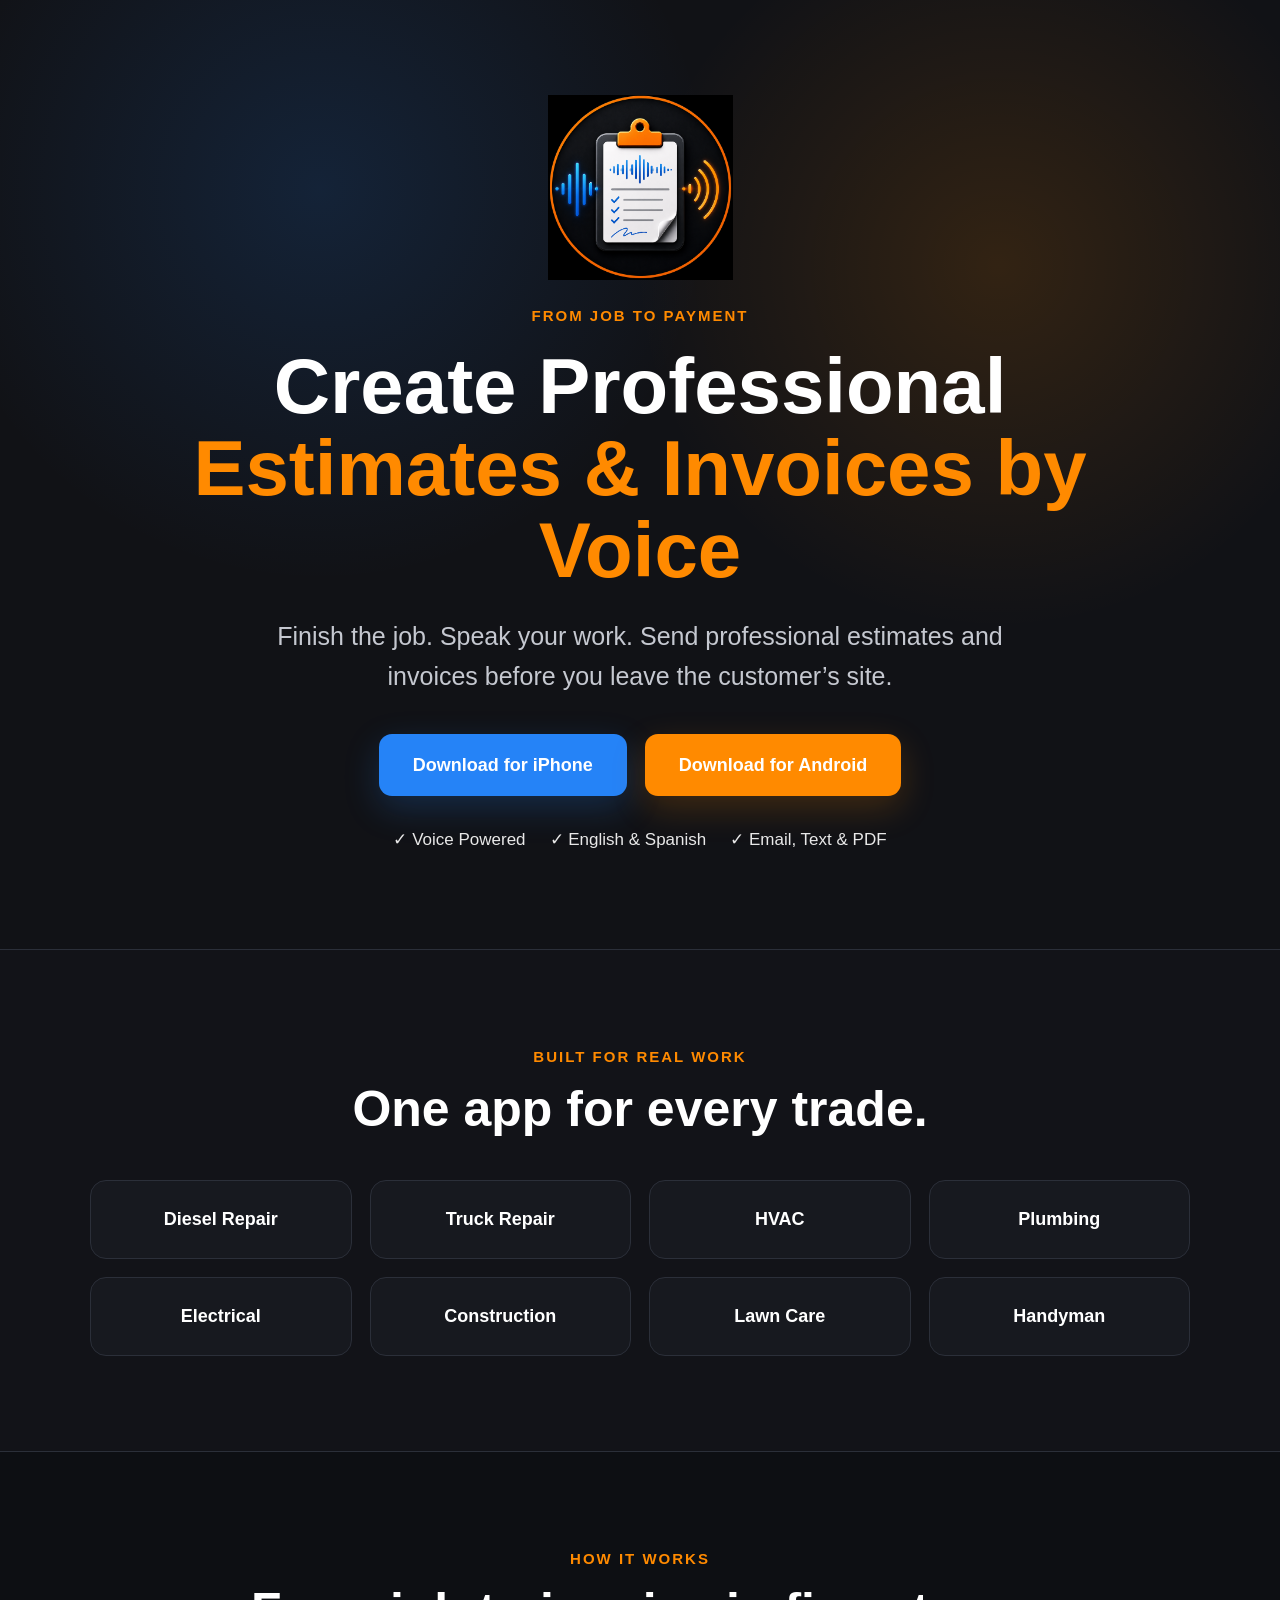
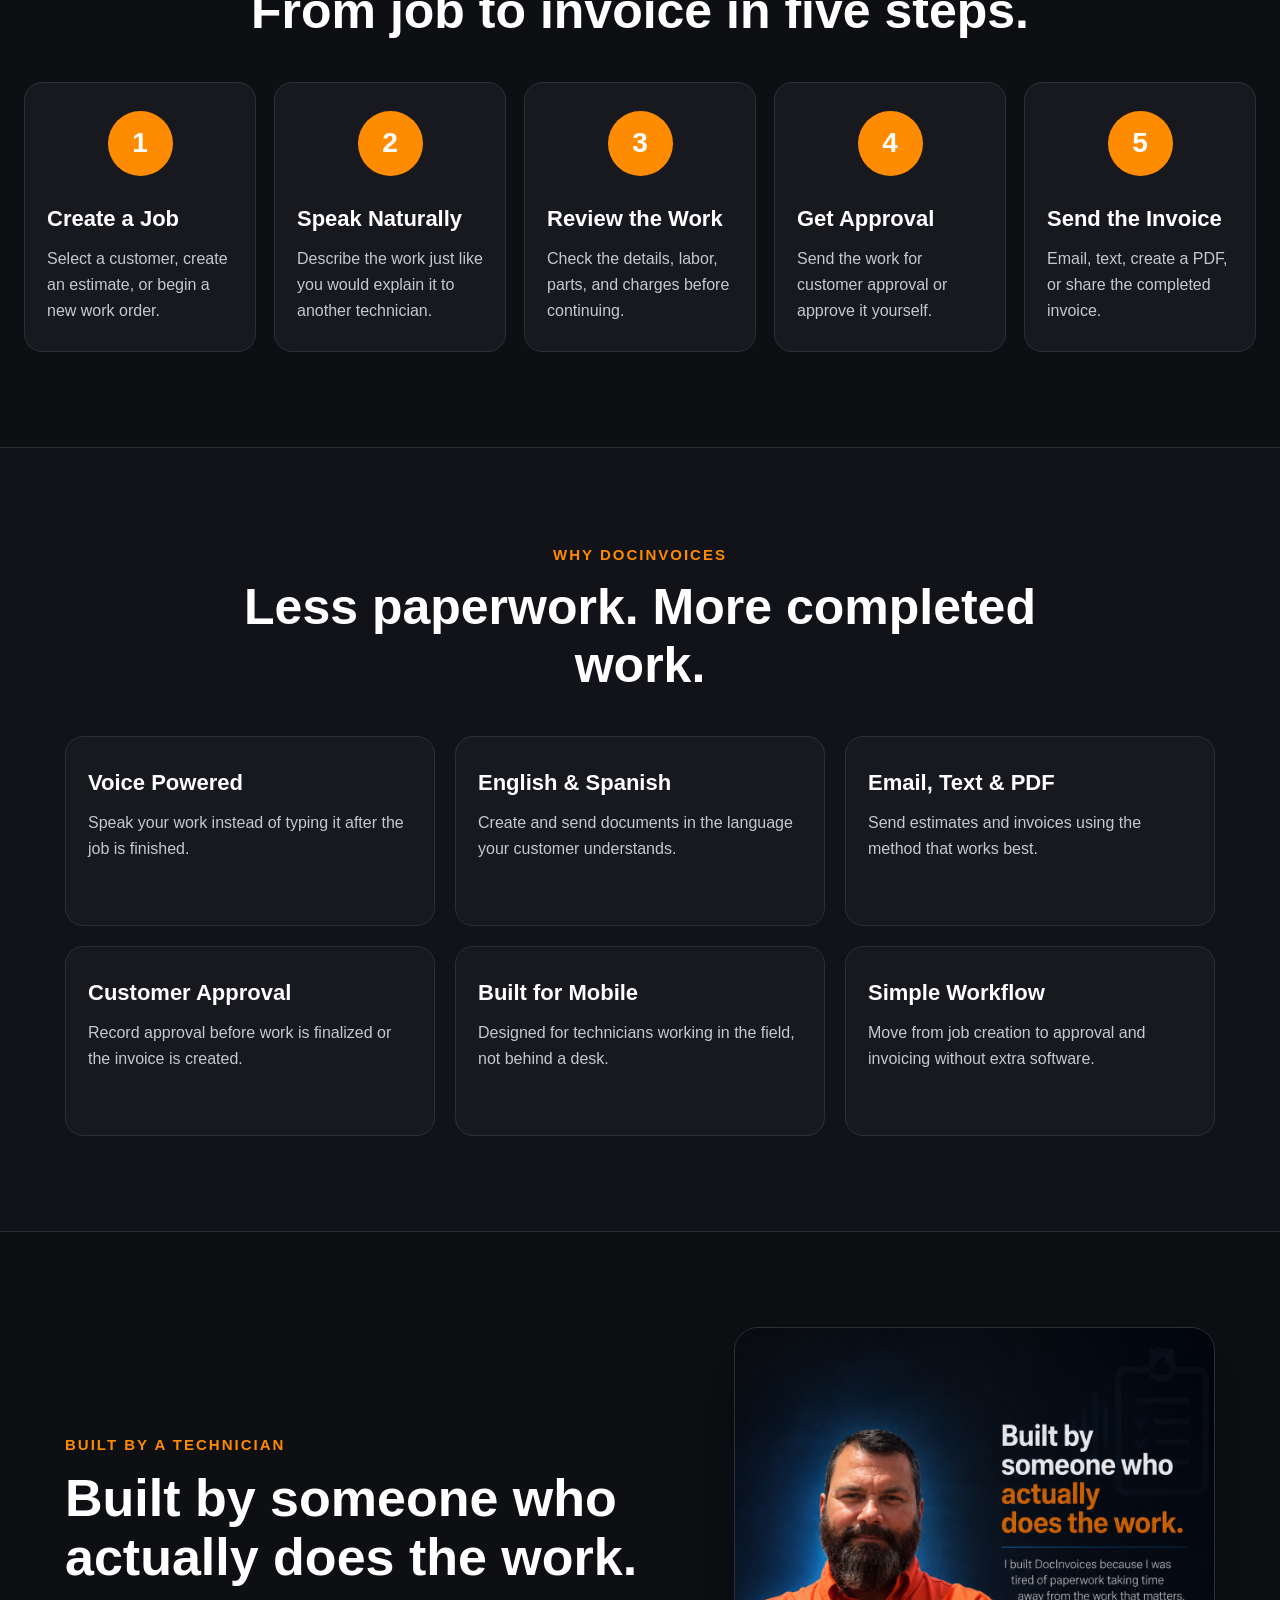
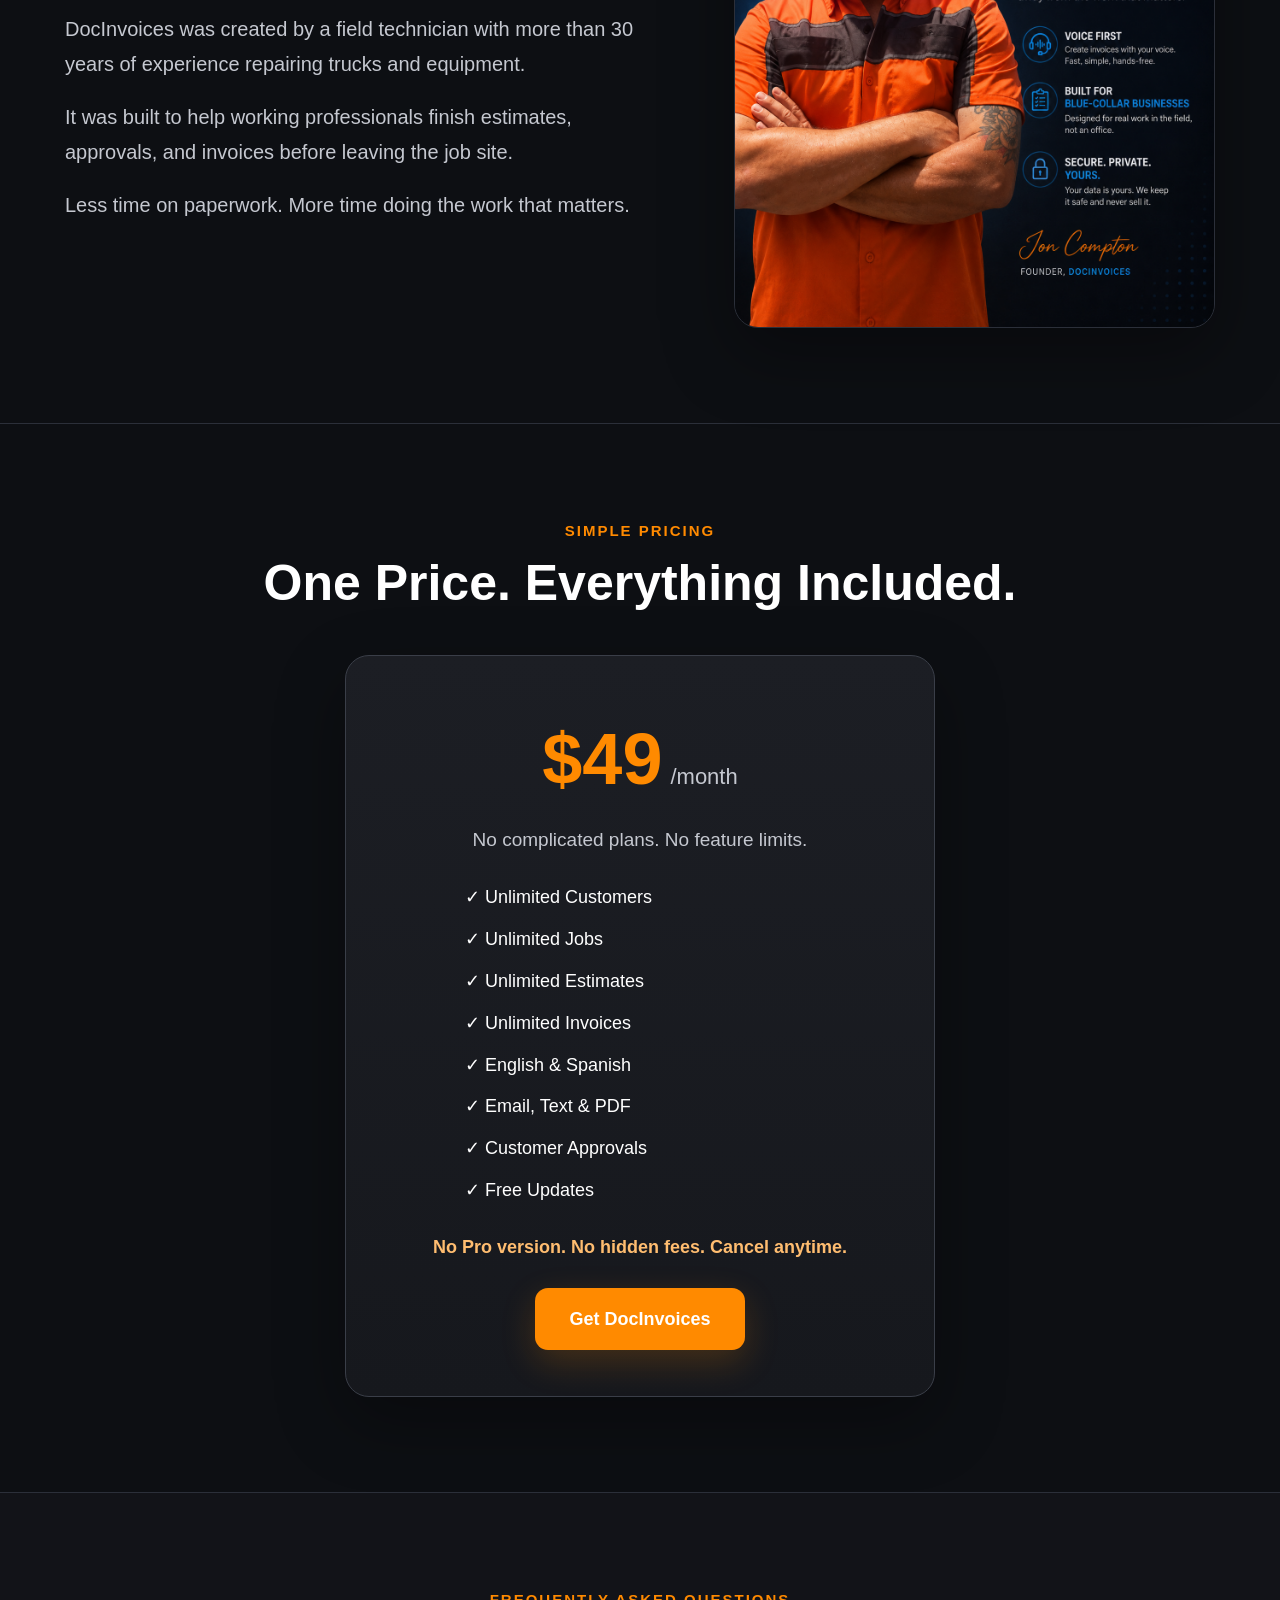
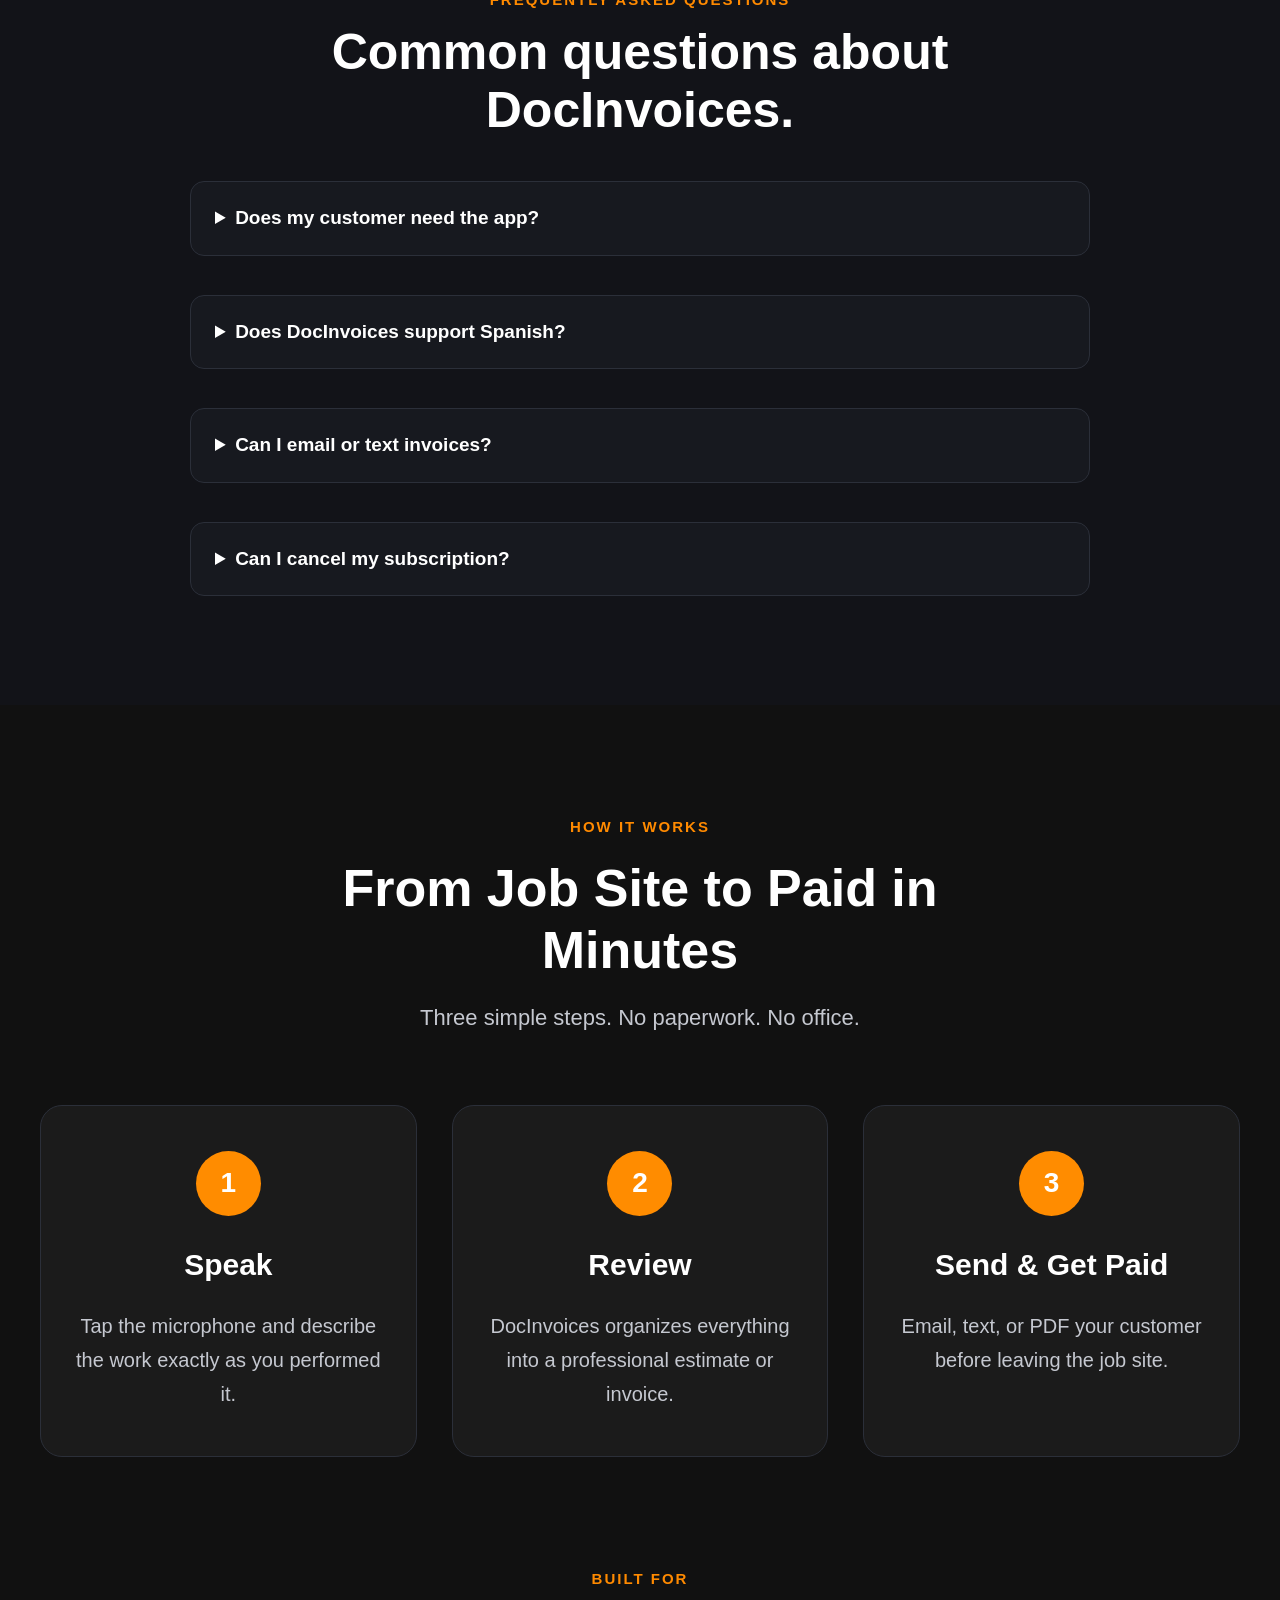
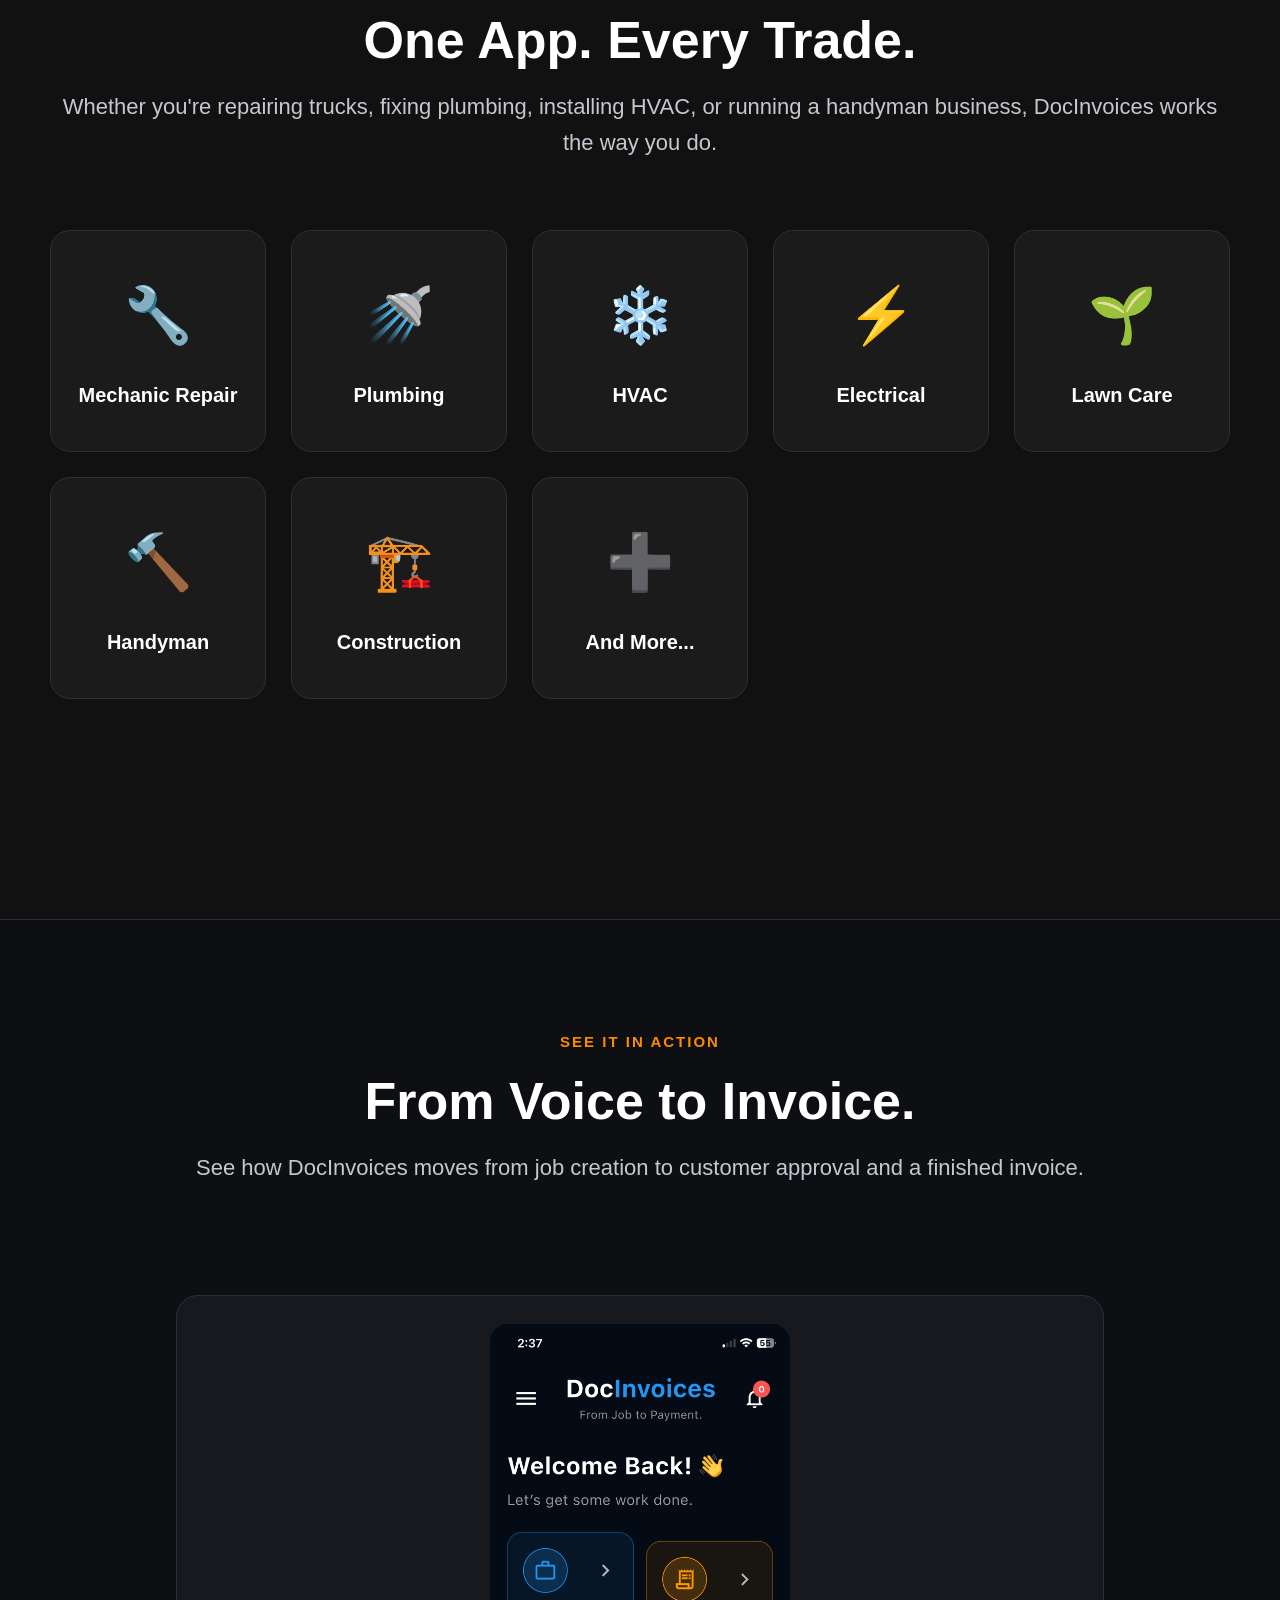
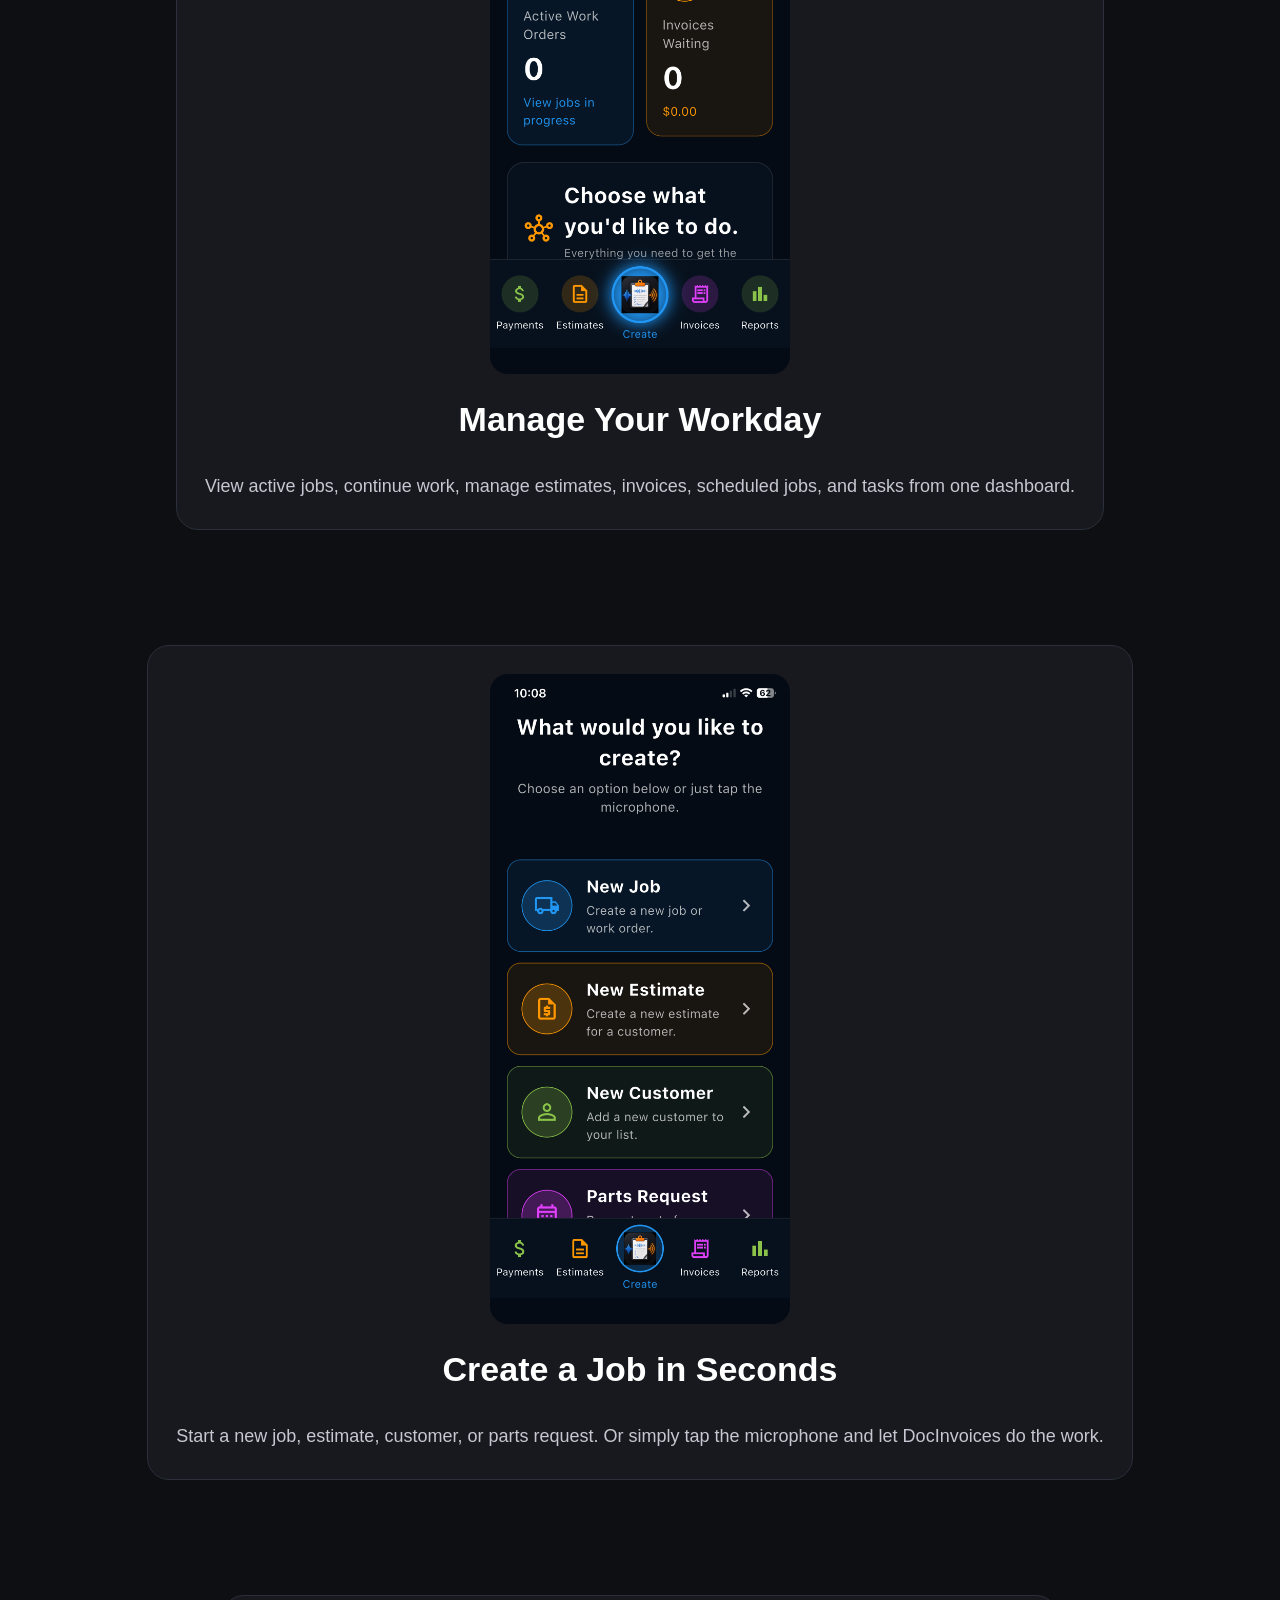
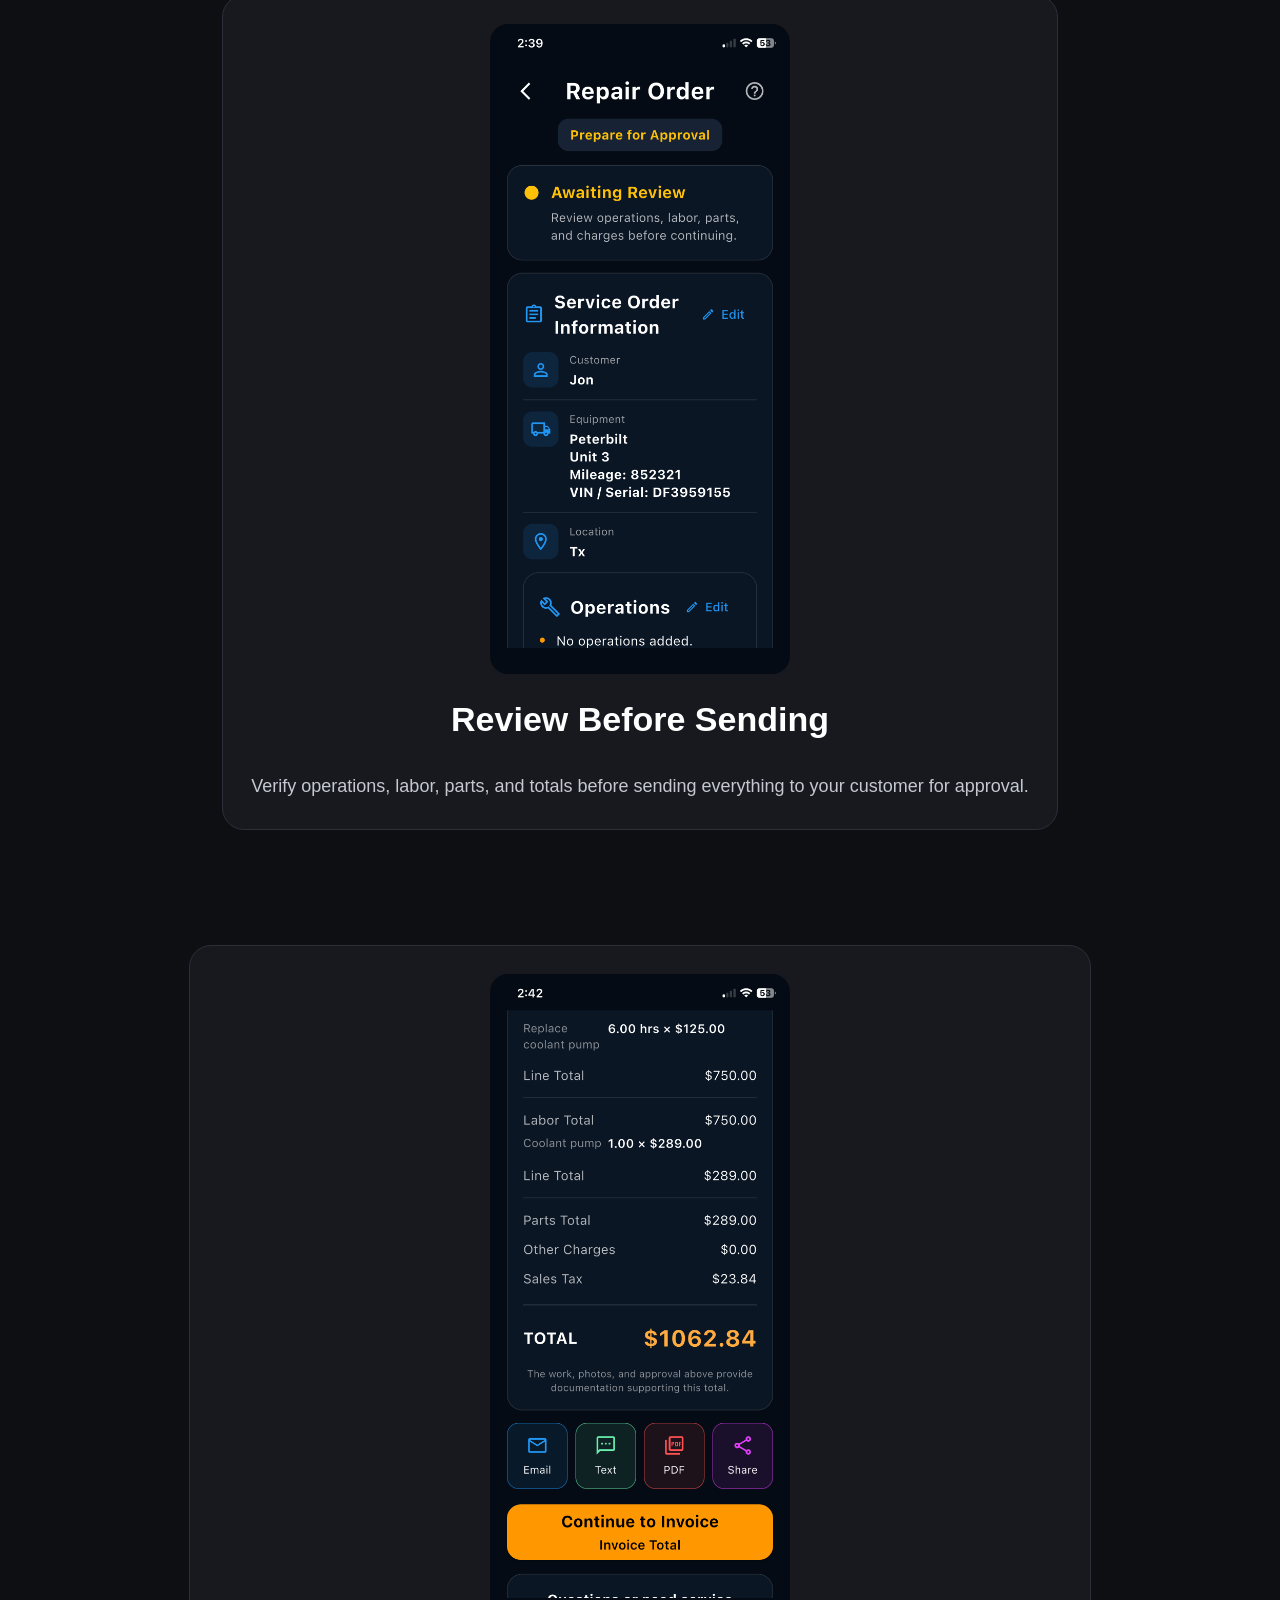
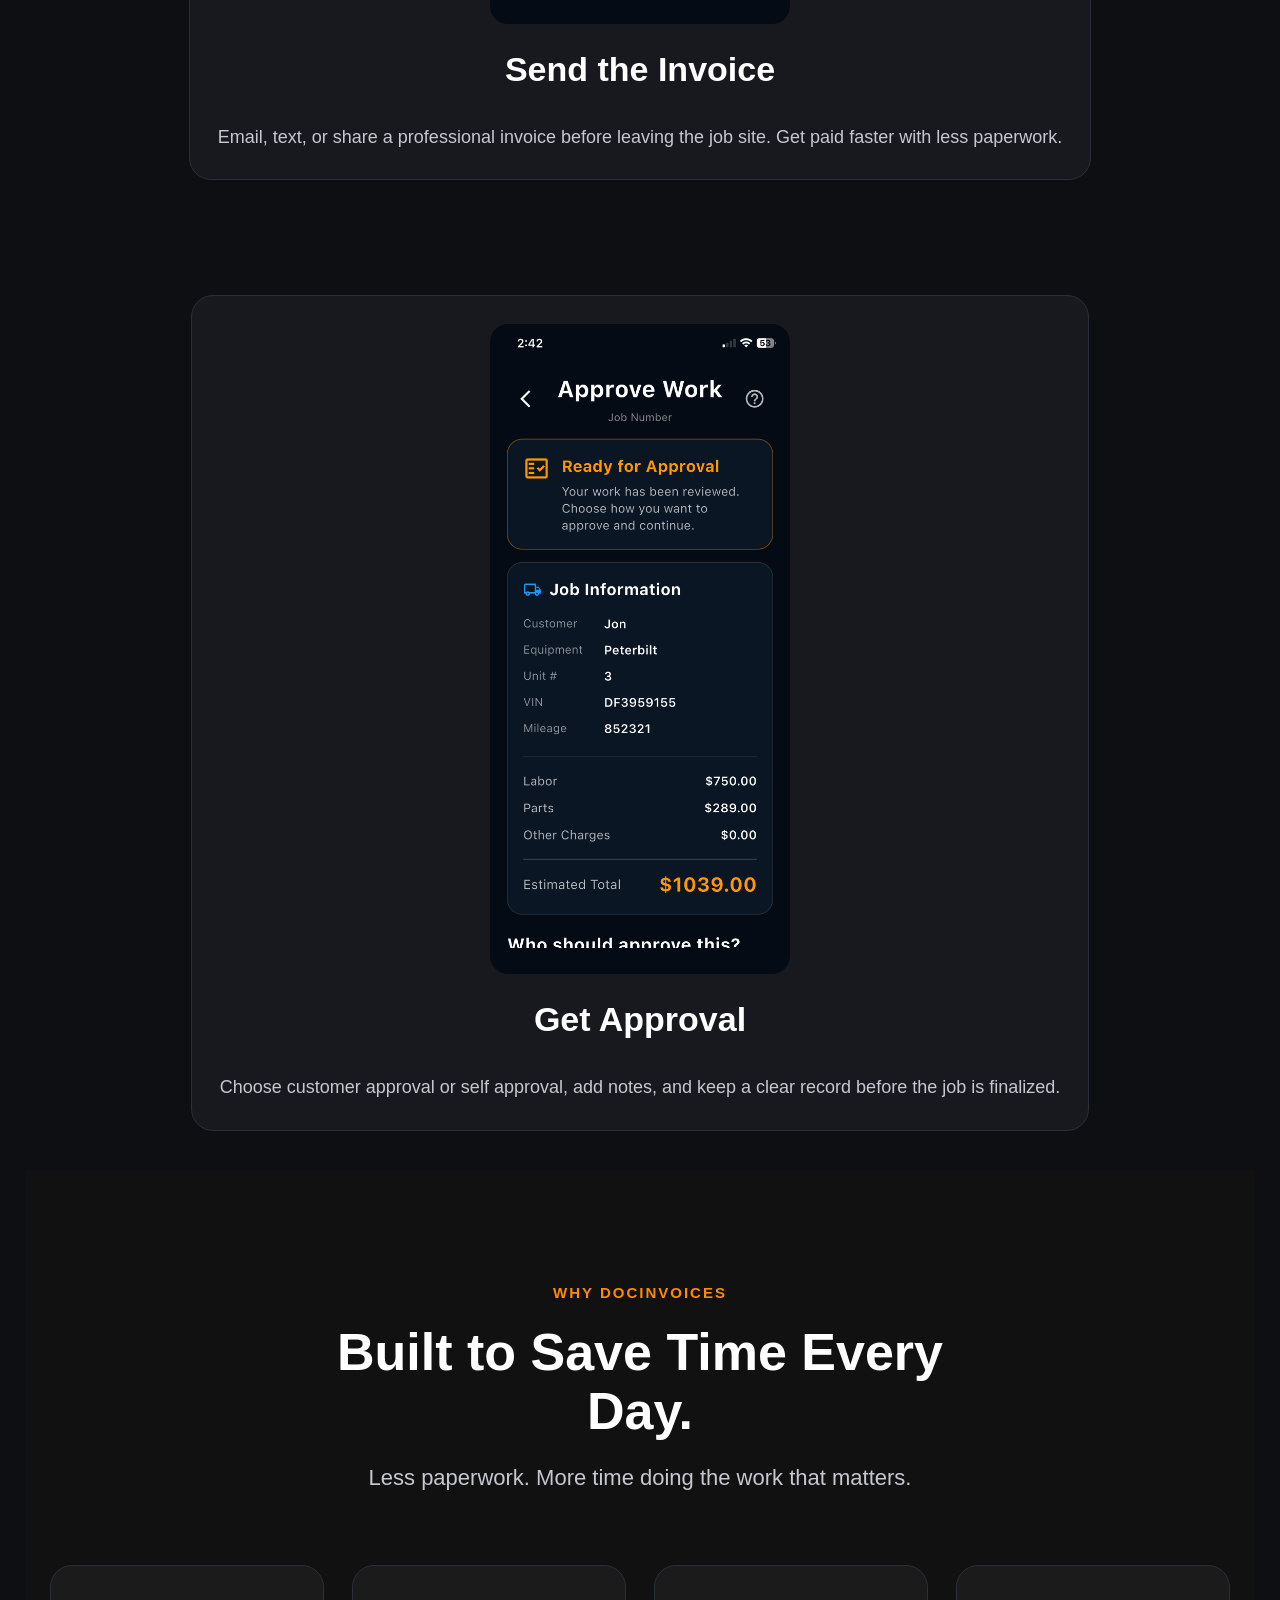
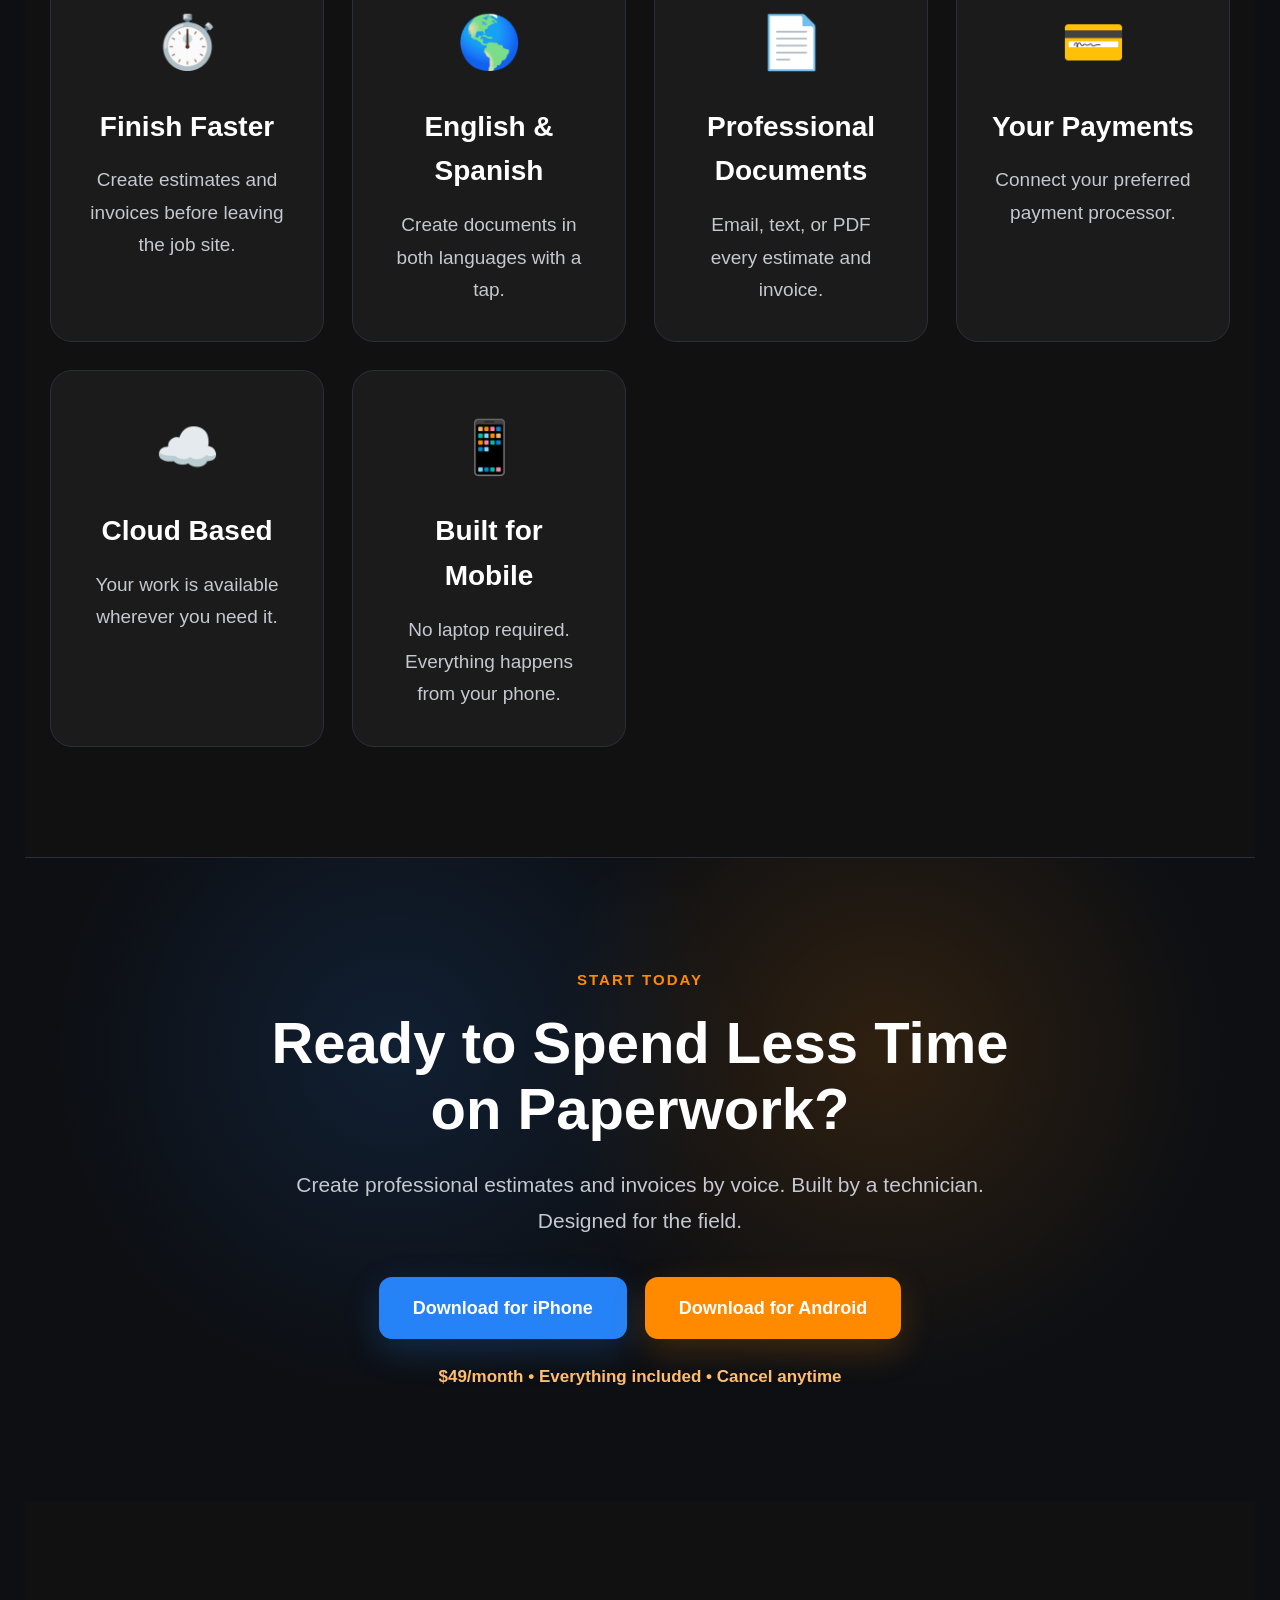
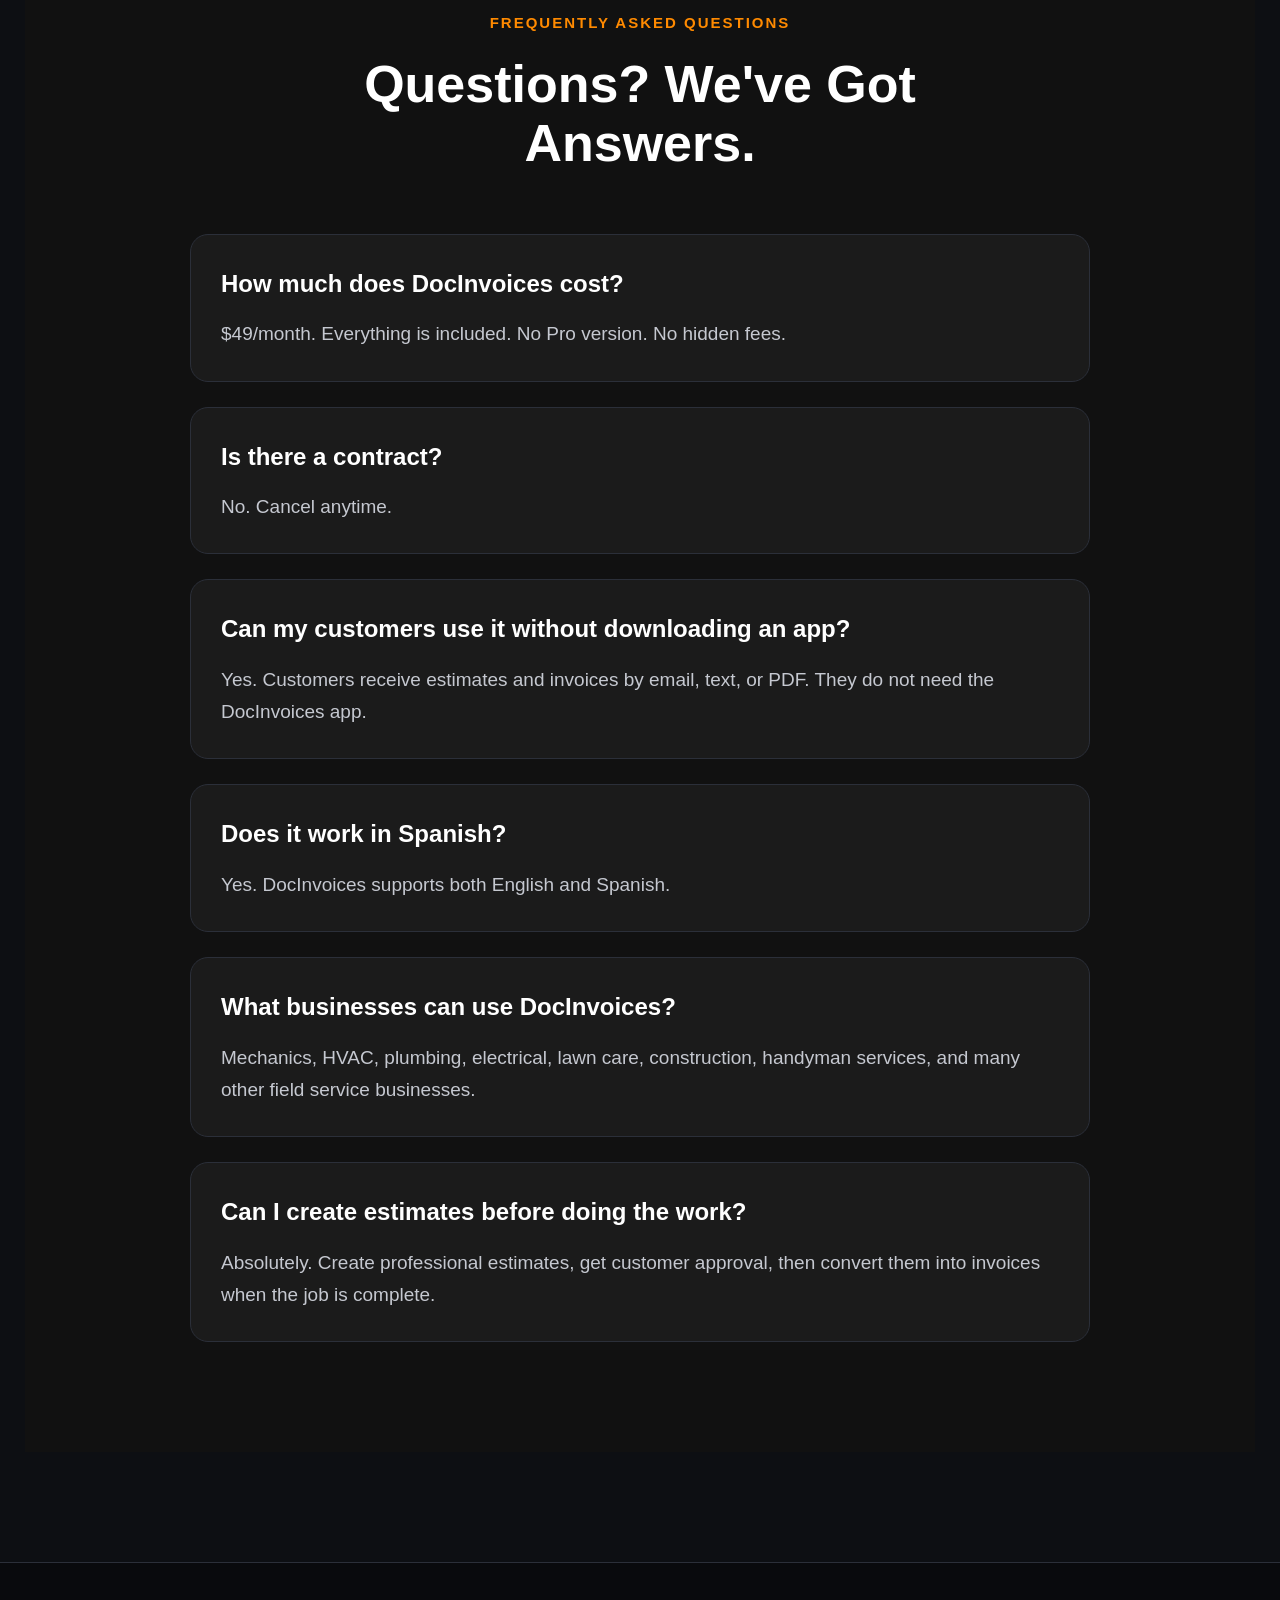
==== commit 04e6525a: "Update index.html Link Get DocInvoices to App Store" ====
--- a/index.html
+++ b/index.html
@@ -279,8 +279,8 @@
                     No Pro version. No hidden fees. Cancel anytime.
                 </p>
 
-                <a href="#" class="button pricing-button">
-                    Start Free Beta
+                <a href="https://apps.apple.com/us/app/docinvoices/id6791276998" class="button pricing-button" target="_blank" rel="noopener noreferrer">
+                    Get DocInvoices
                 </a>
 
             </div>
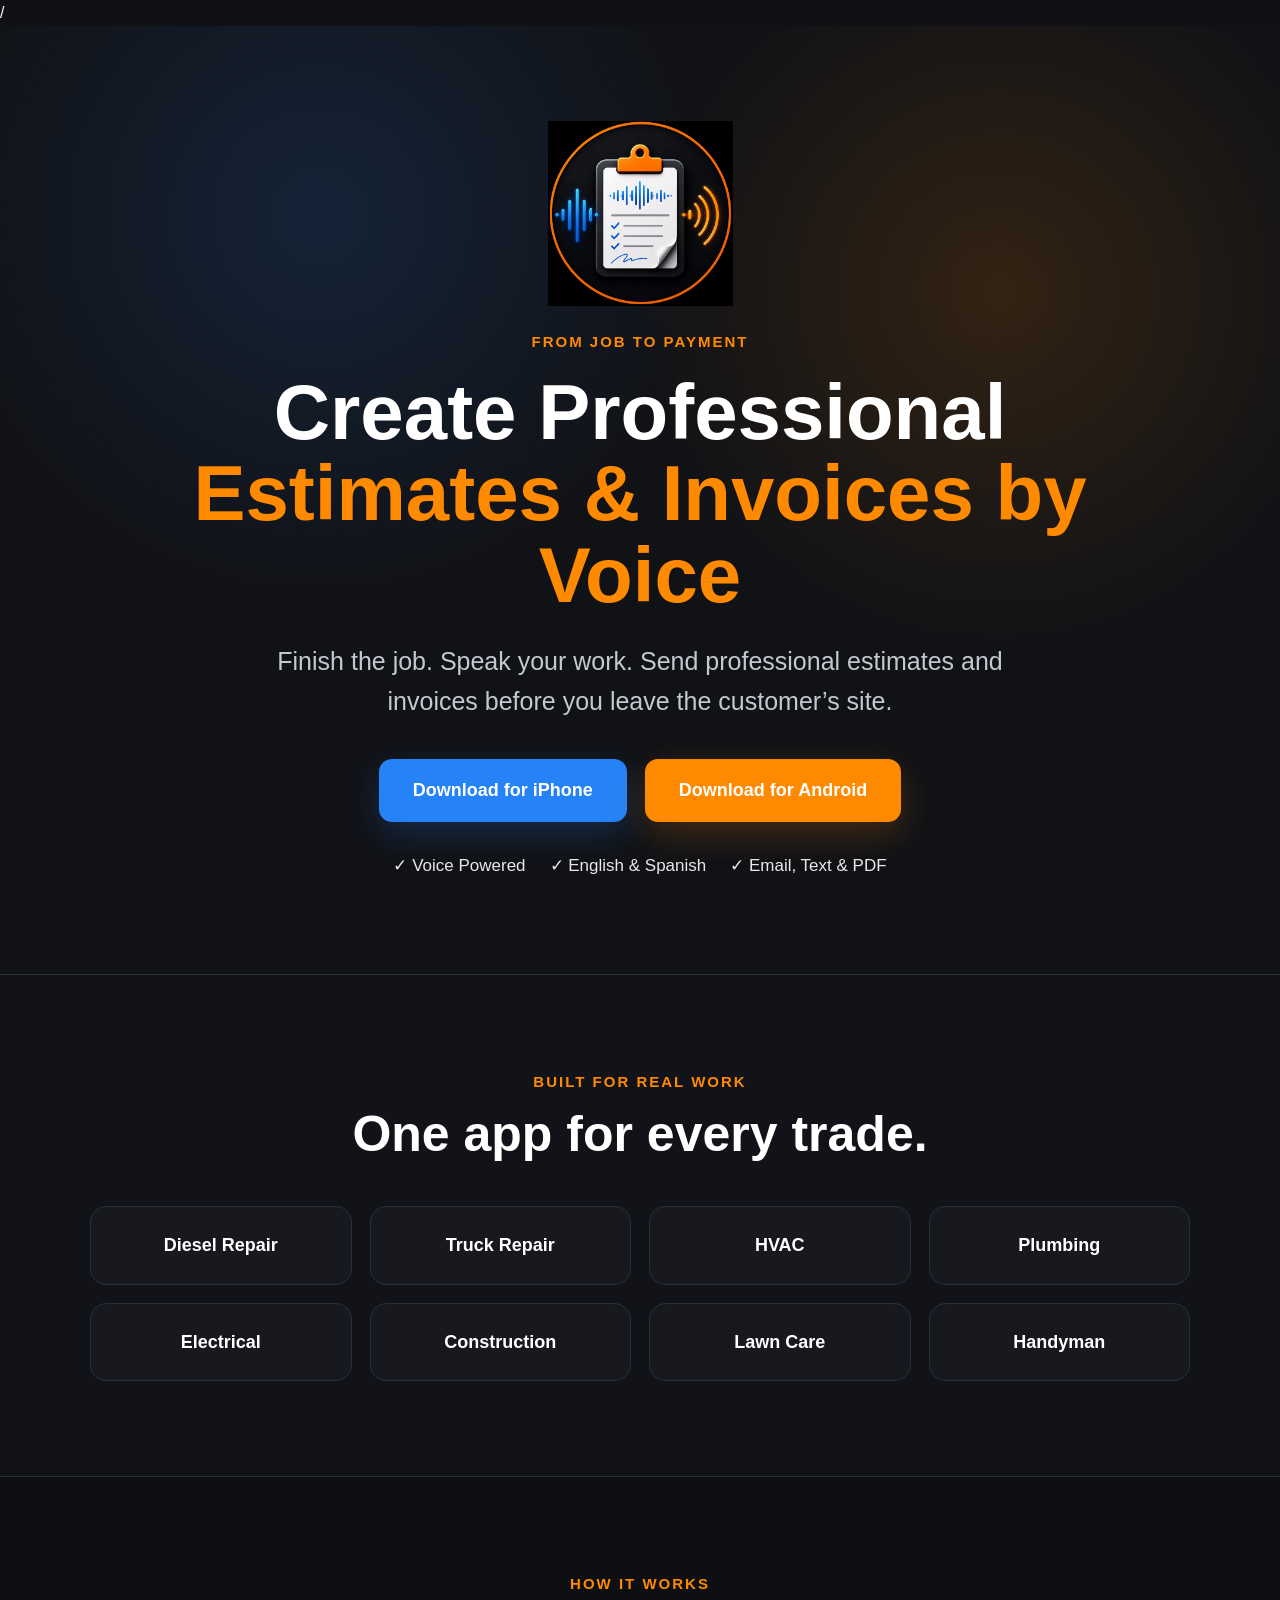
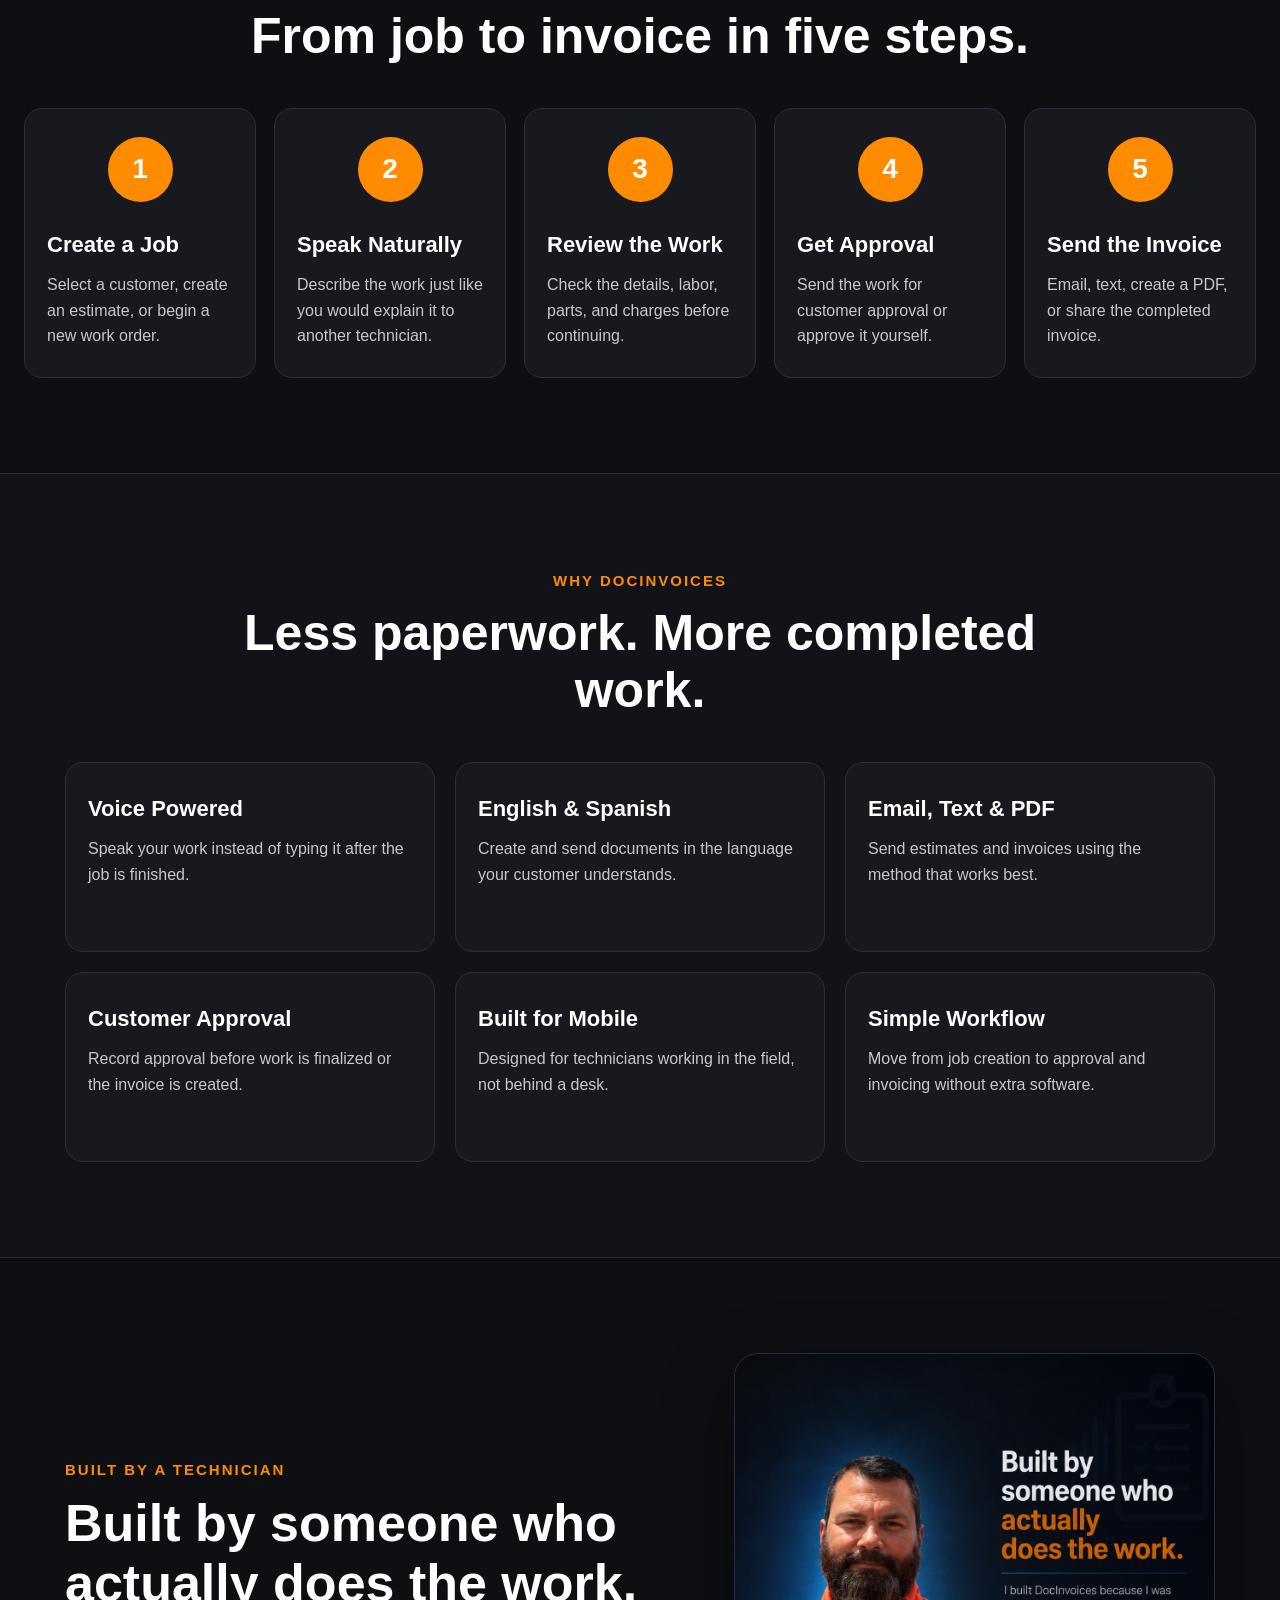
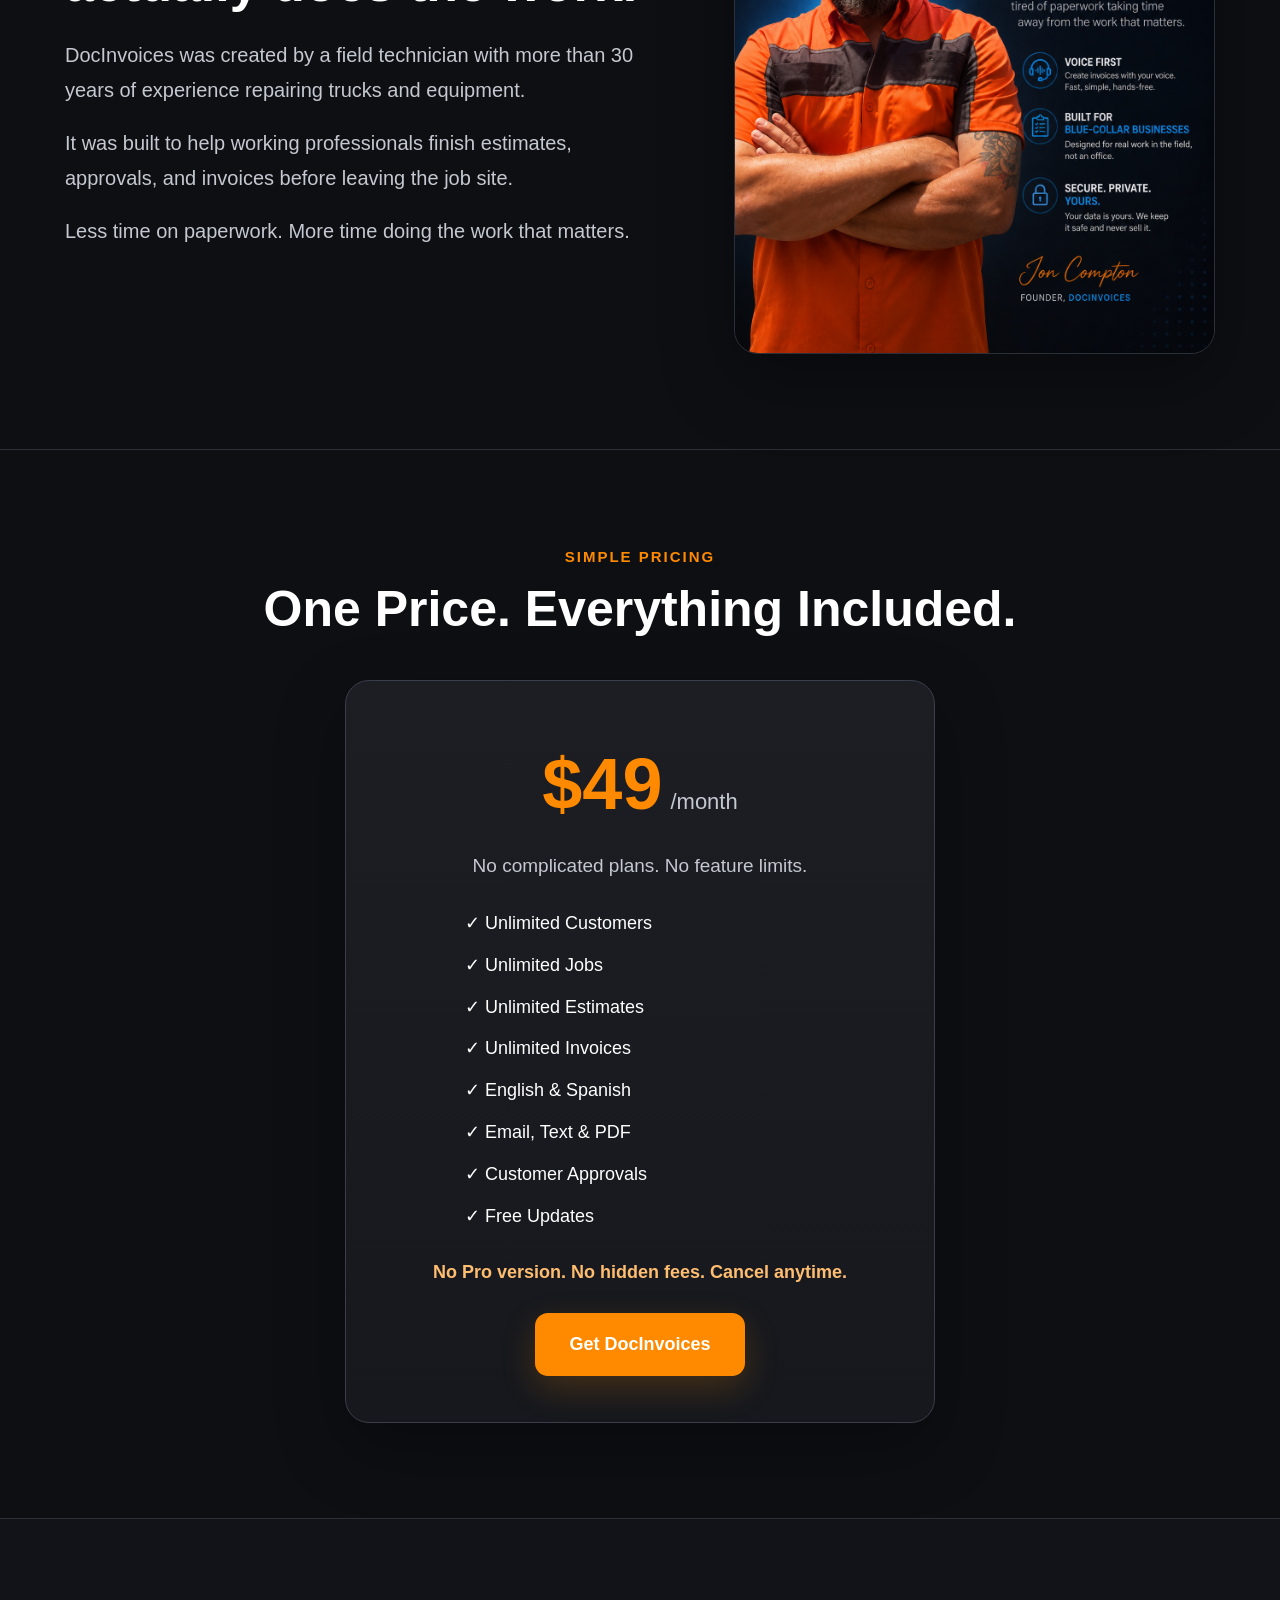
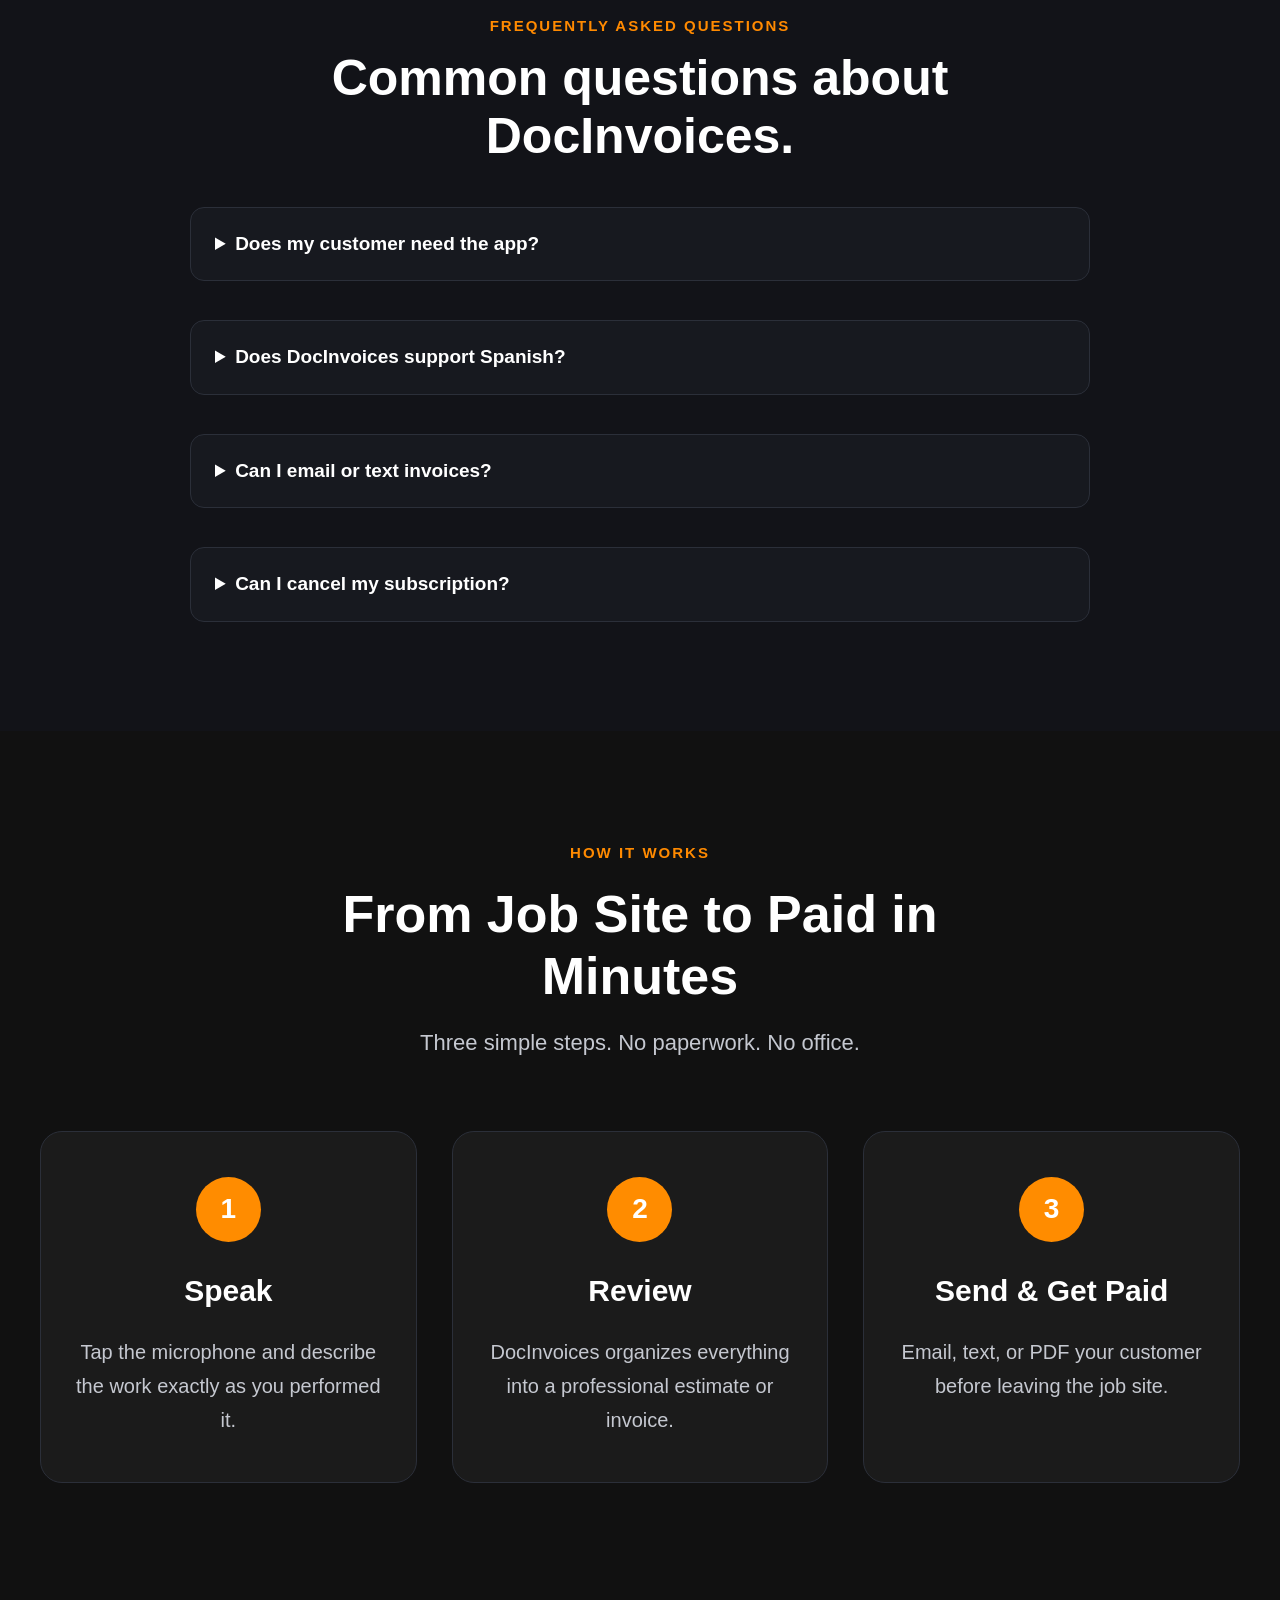
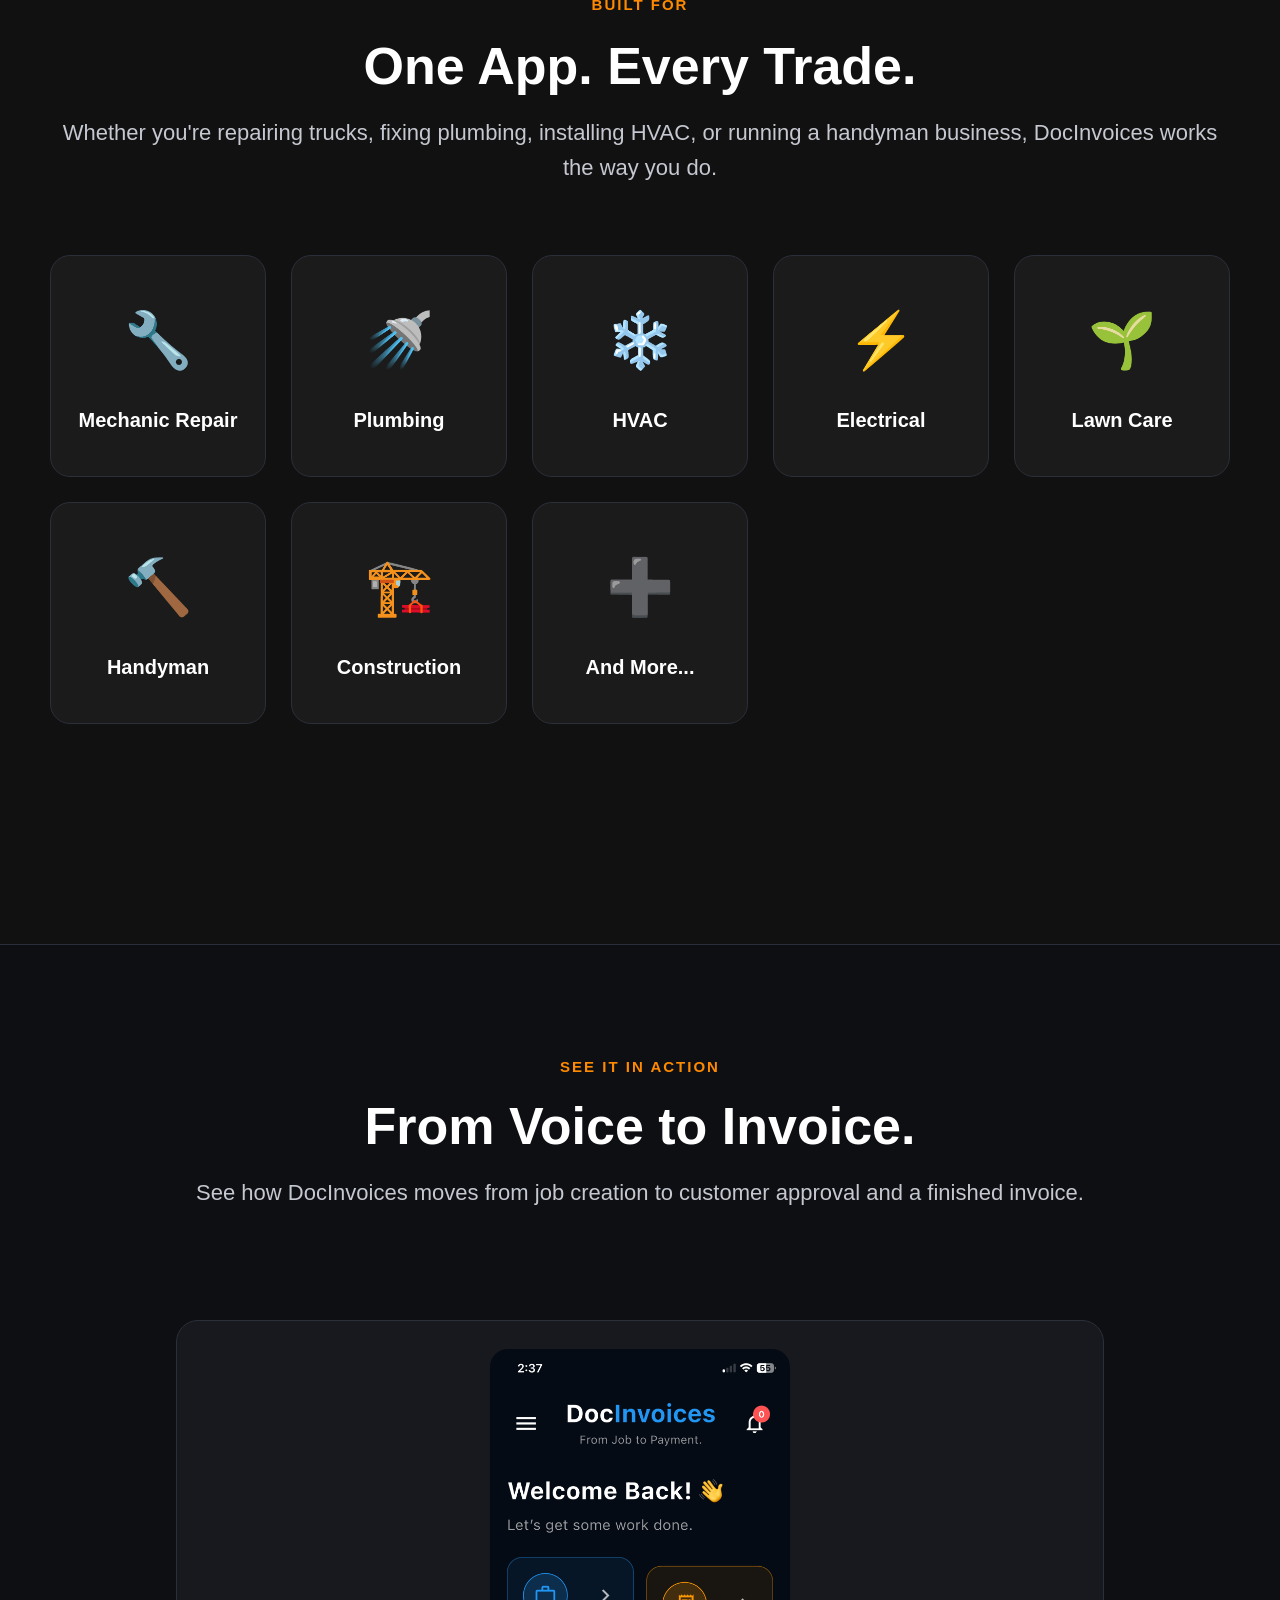
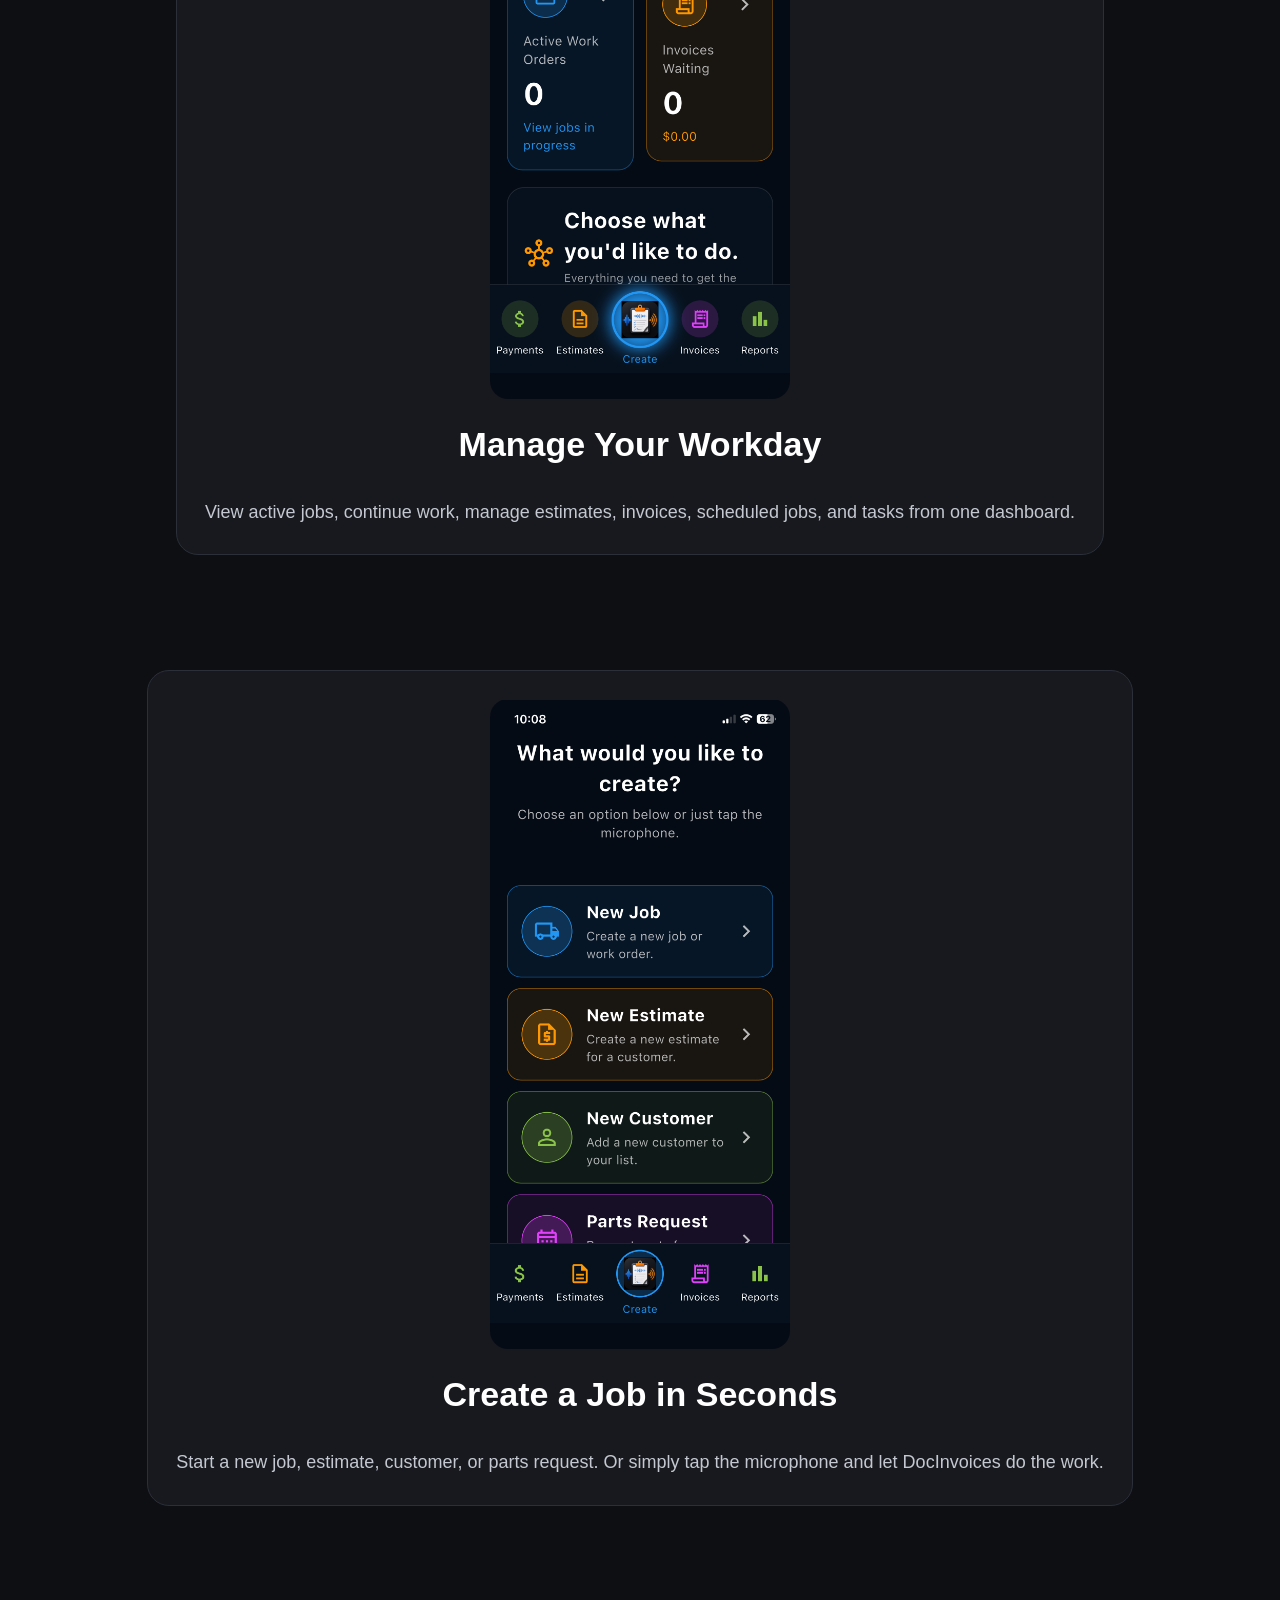
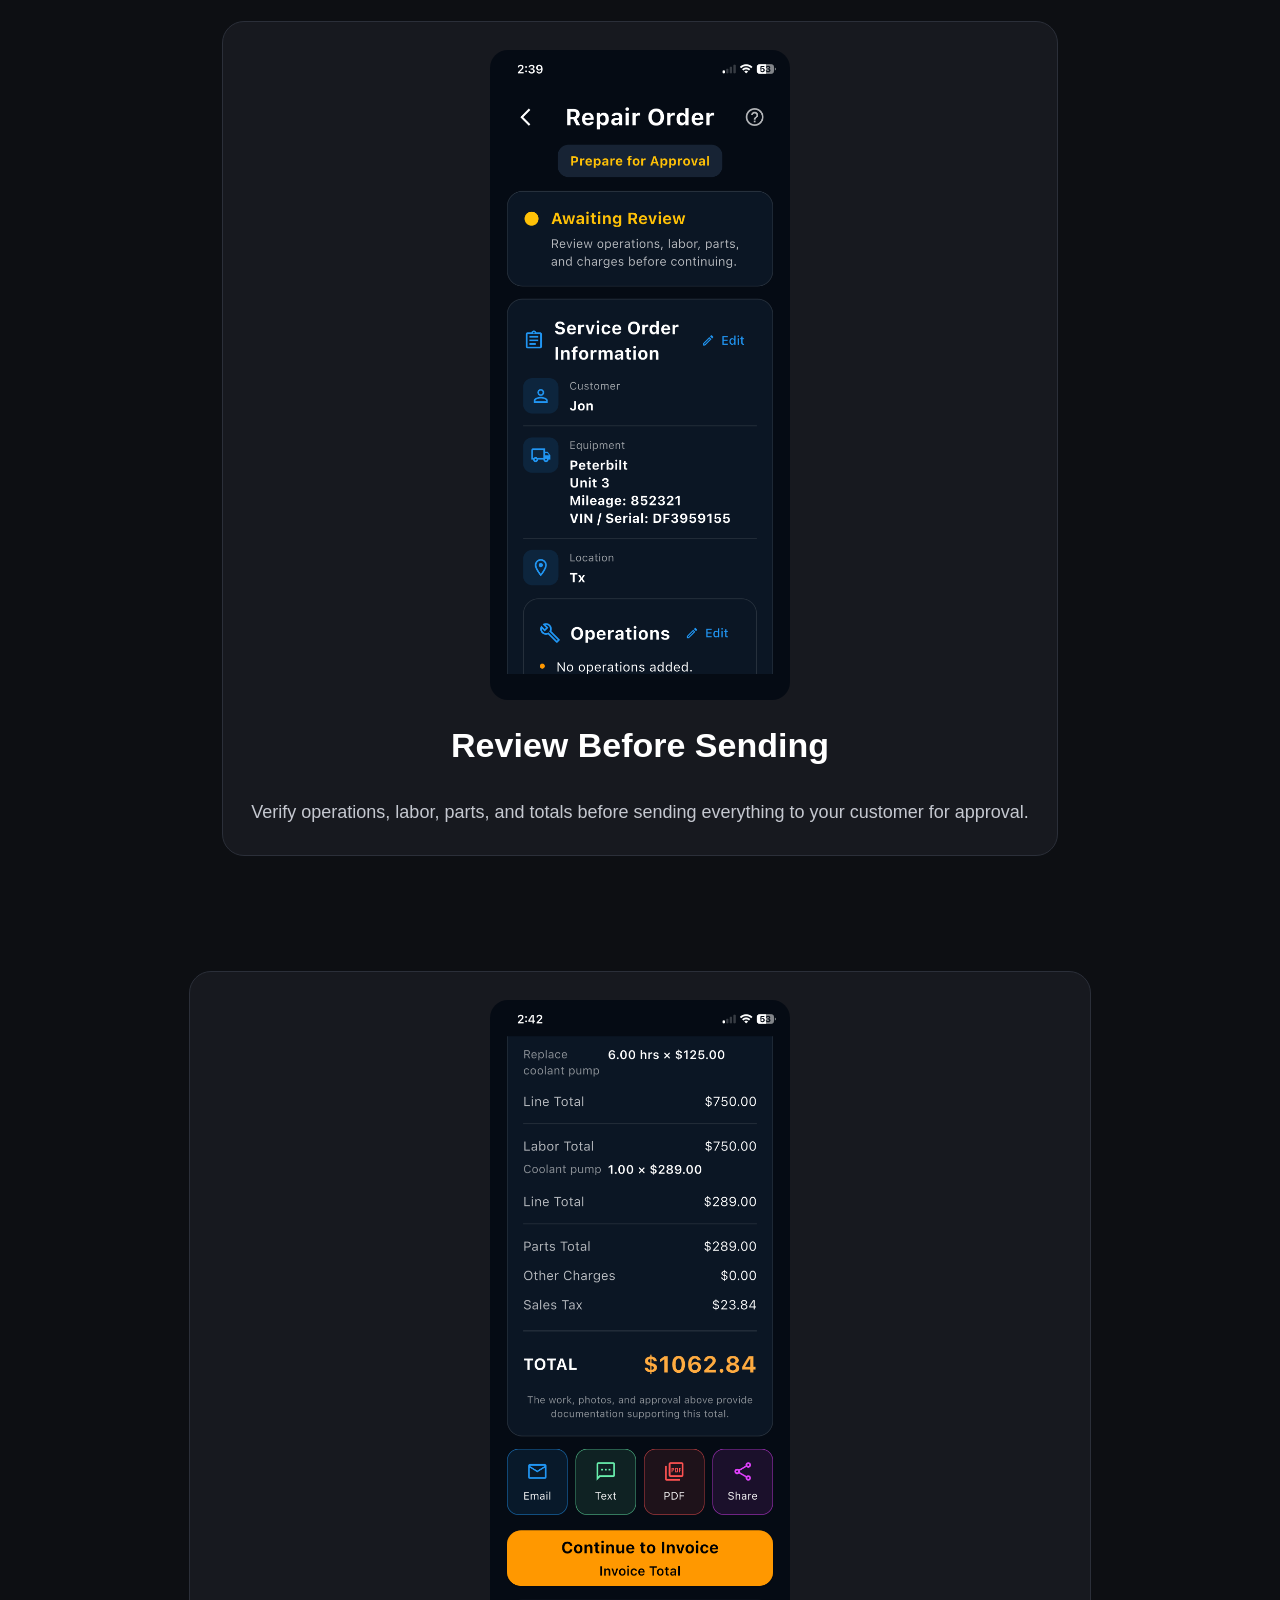
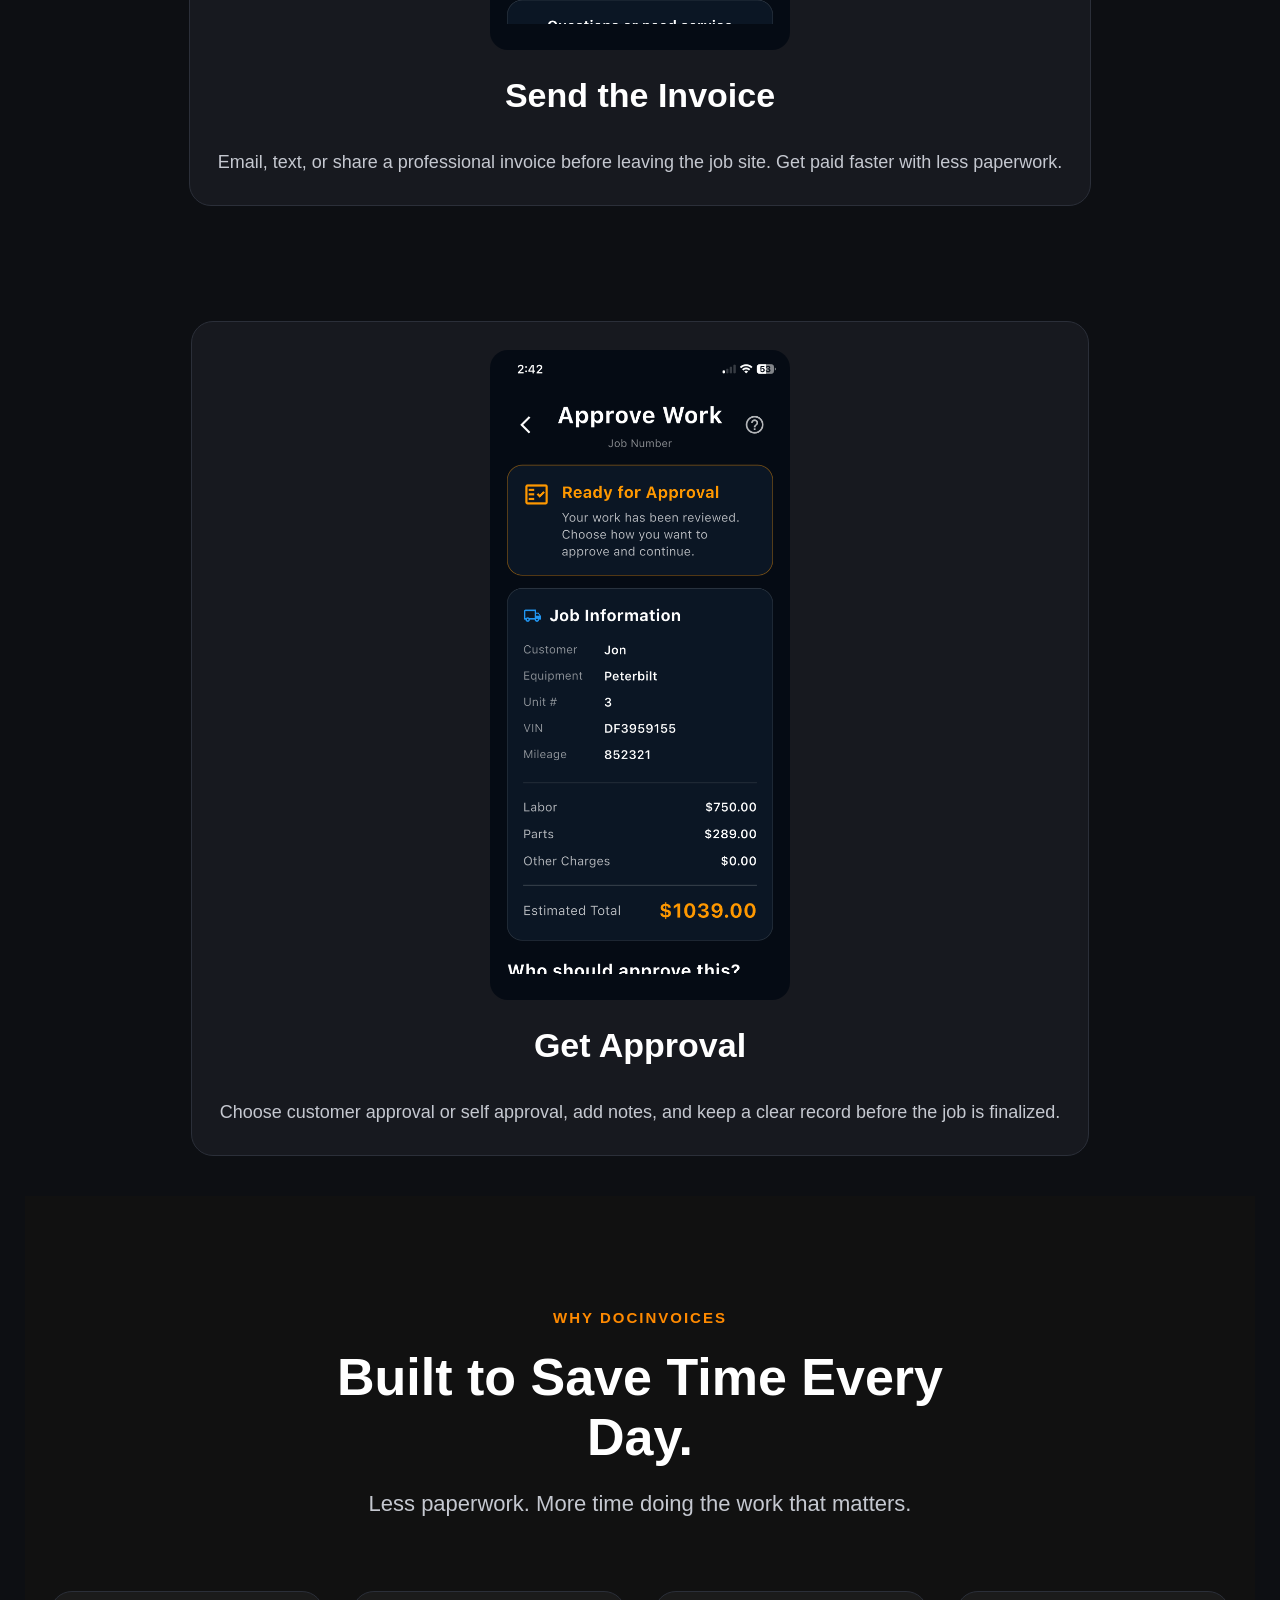
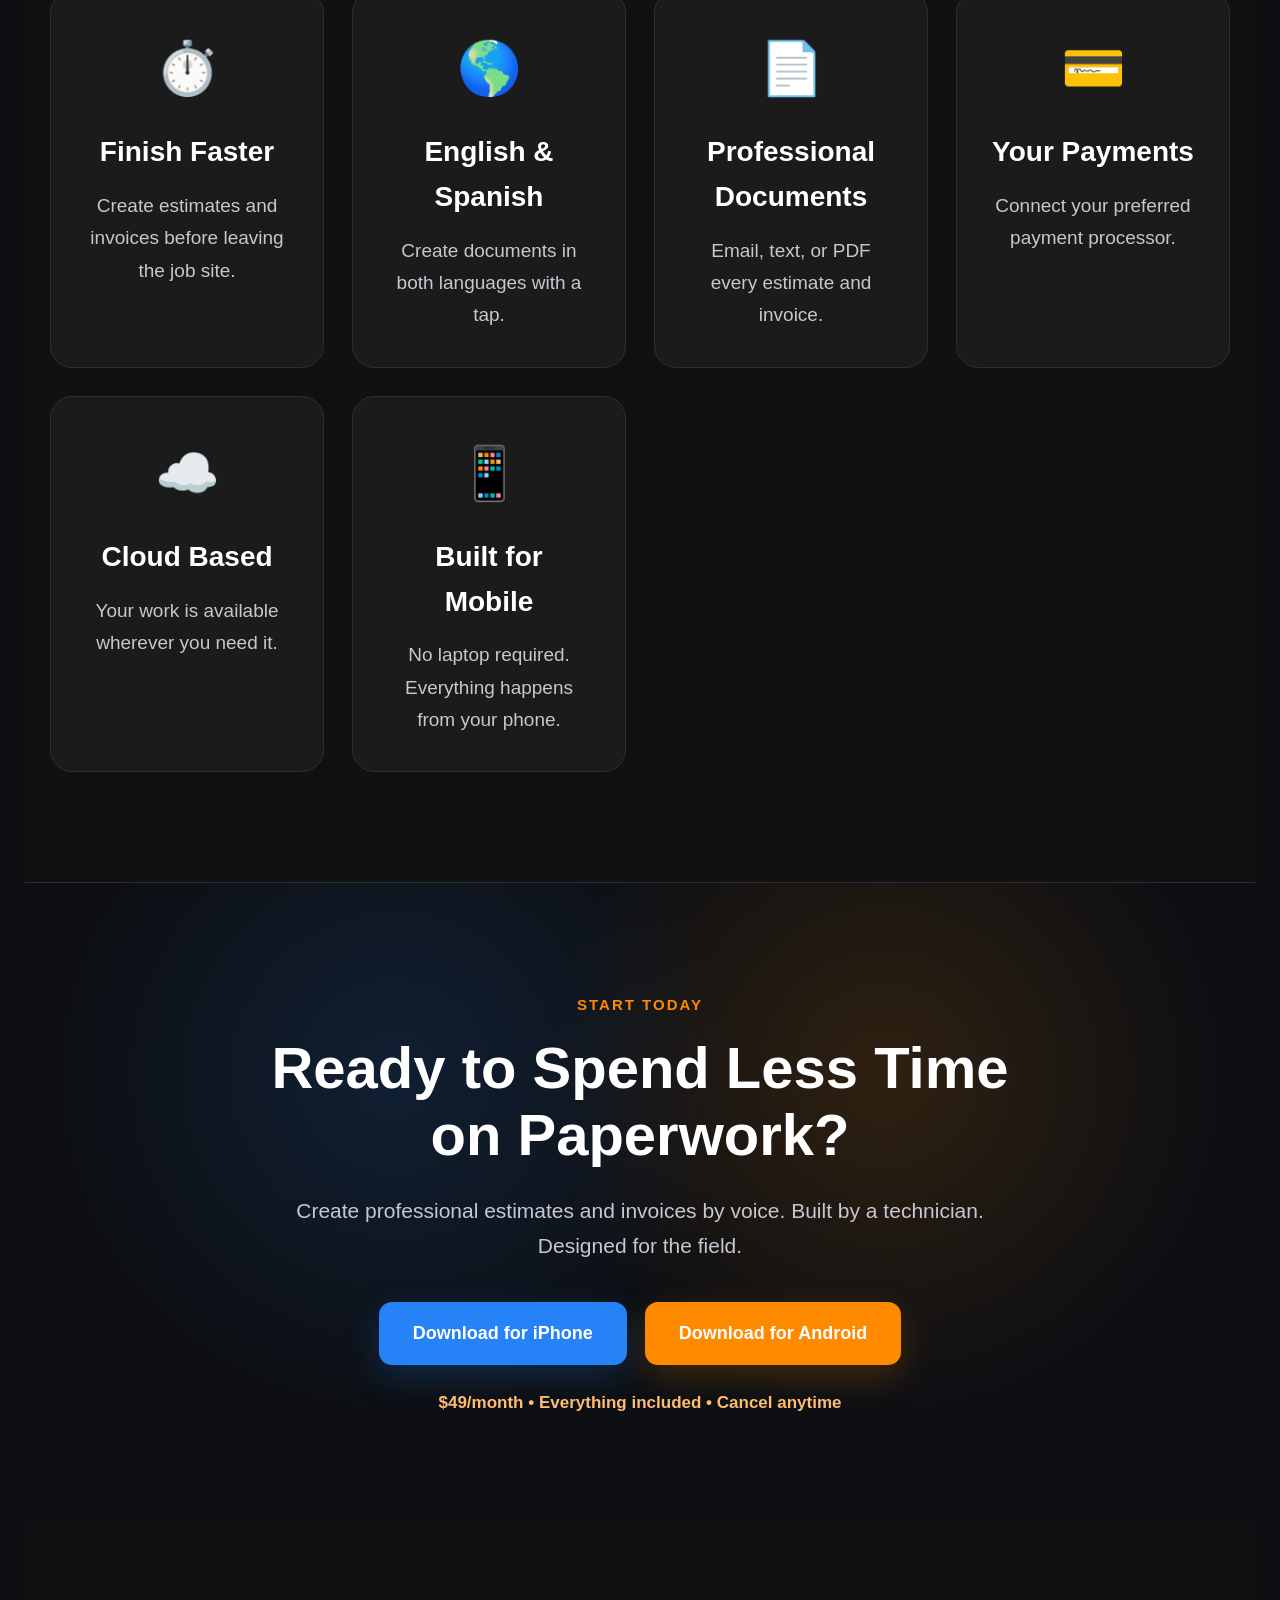
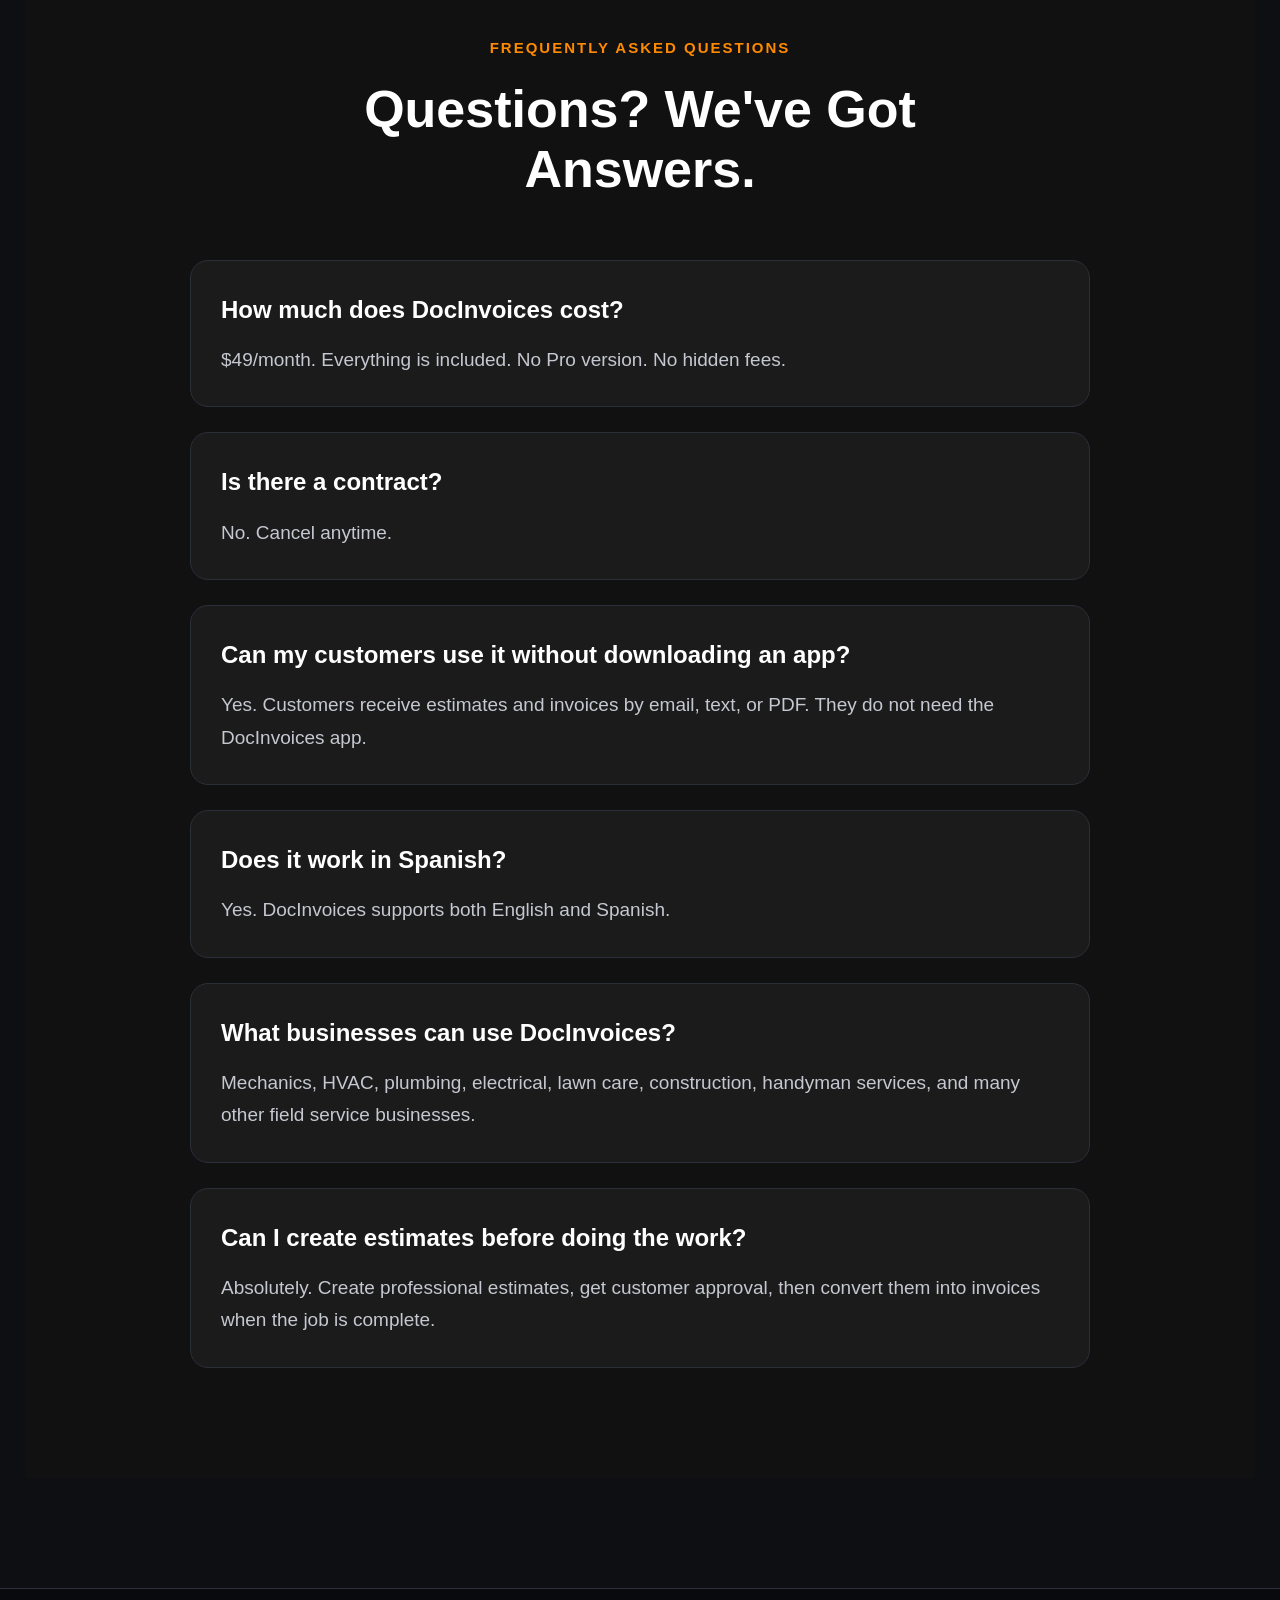
==== commit d6e75301: "Update print statement from iphone links" ====
--- a/index.html
+++ b/index.html
@@ -1,7 +1,7 @@
 <!DOCTYPE html>
 <html lang="en">
 <head>
-    <meta charset="UTF-8">
+    <meta charset="UTF-8">/
     <meta name="viewport" content="width=device-width, initial-scale=1.0">
 
     <title>DocInvoices</title>
@@ -41,7 +41,7 @@
             </p>
 
             <div class="download-buttons">
-                <a href="#" class="button iphone-button">
+                <a href="https://apps.apple.com/us/app/docinvoices/id6791276998" class="button iphone-button" target="_blank" rel="noopener noreferrer">
                     Download for iPhone
                 </a>
 
@@ -578,7 +578,7 @@
     </p>
 
     <div class="download-buttons">
-        <a href="#" class="button iphone-button">
+        <a href="https://apps.apple.com/us/app/docinvoices/id6791276998" class="button iphone-button" target="_blank" rel="noopener noreferrer">
             Download for iPhone
         </a>
 
